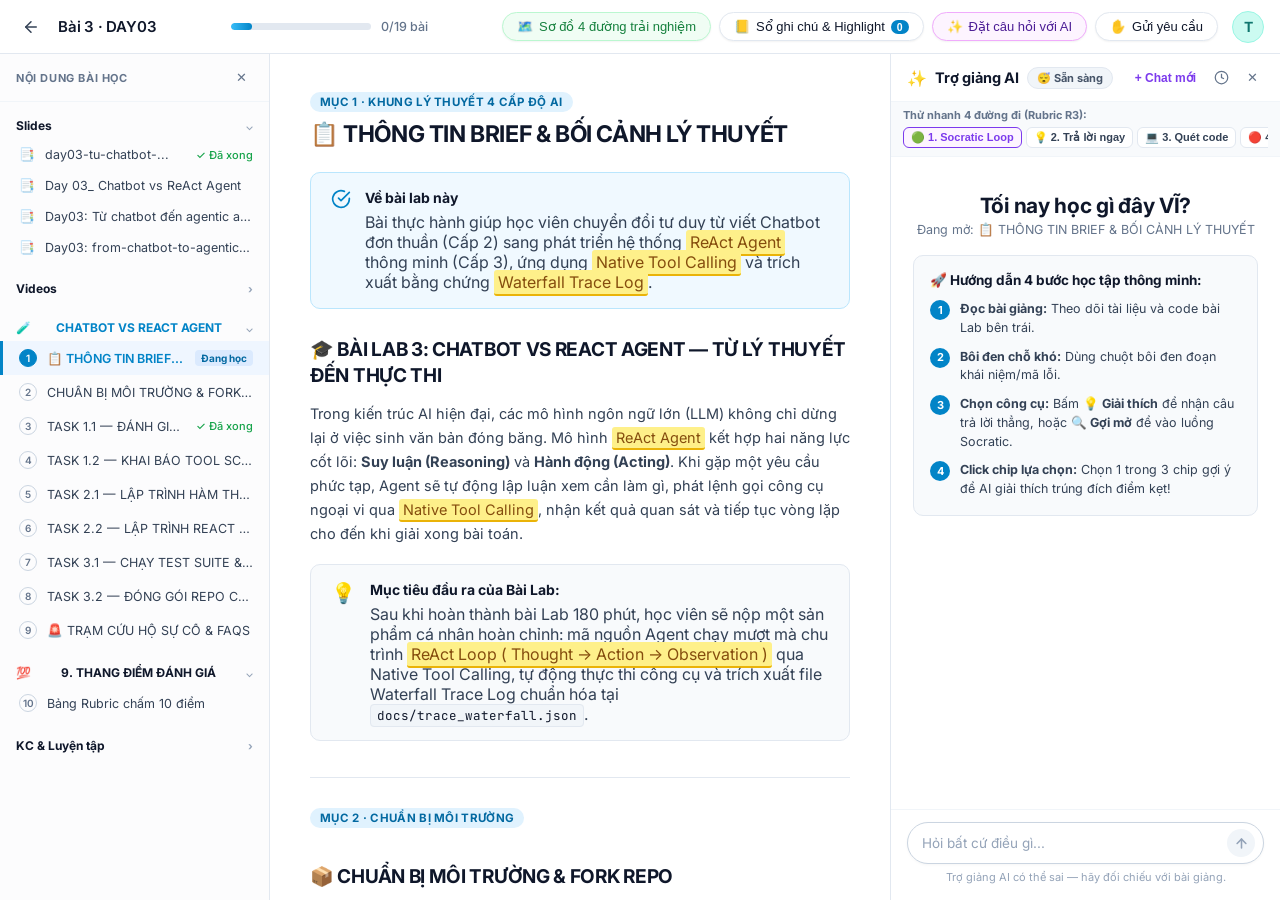
==== codebase/index.html @ a25d08bd "feat(cp2): complete extensive high-fidelity VLearn Socratic Tutor prototype mock" ====
<!DOCTYPE html>
<html lang="vi">
<head>
  <meta charset="UTF-8">
  <meta name="viewport" content="width=device-width, initial-scale=1.0">
  <title>VLearn — Khóa K4 · Bài 3 · DAY03</title>
  <link rel="stylesheet" href="style.css">
  <link rel="preconnect" href="https://fonts.googleapis.com">
  <link rel="preconnect" href="https://fonts.gstatic.com" crossorigin>
  <link href="https://fonts.googleapis.com/css2?family=Inter:wght@400;500;600;700&family=JetBrains+Mono:wght@400;500;600&display=swap" rel="stylesheet">
</head>
<body>
  <!-- TOP NAVBAR (Chuẩn 100% VLearn) -->
  <header class="vlearn-topbar">
    <div class="topbar-left">
      <button class="btn-back" title="Quay lại danh sách bài">
        <svg width="18" height="18" viewBox="0 0 24 24" fill="none" stroke="currentColor" stroke-width="2" stroke-linecap="round" stroke-linejoin="round"><line x1="19" y1="12" x2="5" y2="12"></line><polyline points="12 19 5 12 12 5"></polyline></svg>
      </button>
      <span class="lesson-breadcrumb">Bài 3 · DAY03</span>
    </div>

    <div class="topbar-center">
      <div class="progress-container">
        <div class="progress-bar-track">
          <div class="progress-bar-fill" style="width: 15%;"></div>
        </div>
        <span class="progress-text">0/19 bài</span>
      </div>
    </div>

    <div class="topbar-right">
      <button id="btn-show-flow" class="topbar-btn btn-ai-flow" title="Sơ đồ chấm điểm Hackathon">
        <span class="sparkle-icon">🗺️</span> Sơ đồ 4 đường trải nghiệm
      </button>
      <button id="btn-toggle-notes" class="topbar-btn" title="Mở sổ ghi chú cá nhân">
        <span>📒</span> Sổ ghi chú & Highlight <span id="notes-badge" class="notes-count">0</span>
      </button>
      <button class="topbar-btn btn-ask-ai" id="btn-topbar-ask-ai">
        <span class="sparkle-icon">✨</span> Đặt câu hỏi với AI
      </button>
      <button class="topbar-btn btn-request">
        <span>✋</span> Gửi yêu cầu
      </button>
      <div class="user-avatar" title="Trần Chí Vĩ (2A202602968)">
        <span>T</span>
      </div>
    </div>
  </header>

  <!-- 3-COLUMN MAIN LAYOUT -->
  <div class="vlearn-layout">
    
    <!-- 1. LEFT SIDEBAR: NỘI DUNG BÀI HỌC -->
    <aside class="vlearn-sidebar" id="sidebar-left">
      <div class="sidebar-header">
        <span class="sidebar-title">NỘI DUNG BÀI HỌC</span>
        <button class="btn-collapse" id="btn-toggle-sidebar" title="Thu gọn menu">✕</button>
      </div>

      <div class="sidebar-scroll">
        <!-- Section: Slides -->
        <div class="sidebar-group">
          <div class="group-header">
            <span class="group-title">Slides</span>
            <span class="chevron">⌵</span>
          </div>
          <ul class="lesson-list">
            <li class="lesson-item completed">
              <span class="item-icon">📑</span>
              <span class="item-text" title="day03-tu-chatbot-den-agentic">day03-tu-chatbot-...</span>
              <span class="badge-done">✓ Đã xong</span>
            </li>
            <li class="lesson-item">
              <span class="item-icon">📑</span>
              <span class="item-text" title="Day 03_ Chatbot vs ReAct Agent">Day 03_ Chatbot vs ReAct Agent</span>
            </li>
            <li class="lesson-item">
              <span class="item-icon">📑</span>
              <span class="item-text" title="Day03: Từ chatbot đến agentic age...">Day03: Từ chatbot đến agentic age...</span>
            </li>
            <li class="lesson-item">
              <span class="item-icon">📑</span>
              <span class="item-text" title="Day03: from-chatbot-to-agentic-...">Day03: from-chatbot-to-agentic-...</span>
            </li>
          </ul>
        </div>

        <!-- Section: Videos -->
        <div class="sidebar-group collapsed">
          <div class="group-header">
            <span class="group-title">Videos</span>
            <span class="chevron">›</span>
          </div>
        </div>

        <!-- Section: CHATBOT VS REACT AGENT (ACTIVE LAB) -->
        <div class="sidebar-group">
          <div class="group-header active-group">
            <span class="group-icon">🧪</span>
            <span class="group-title">CHATBOT VS REACT AGENT</span>
            <span class="chevron">⌵</span>
          </div>
          <ul class="lesson-list">
            <li class="lesson-item active-lesson" data-scroll="#sec-brief" style="cursor: pointer;">
              <span class="step-num">1</span>
              <span class="item-text">📋 THÔNG TIN BRIEF &...</span>
              <span class="badge-current">Đang học</span>
            </li>
            <li class="lesson-item" data-scroll="#sec-env" style="cursor: pointer;">
              <span class="step-num">2</span>
              <span class="item-text">CHUẨN BỊ MÔI TRƯỜNG & FORK RE...</span>
            </li>
            <li class="lesson-item completed" data-scroll="#sec-task-1-1" style="cursor: pointer;">
              <span class="step-num">3</span>
              <span class="item-text">TASK 1.1 — ĐÁNH GIÁ...</span>
              <span class="badge-done">✓ Đã xong</span>
            </li>
            <li class="lesson-item" data-scroll="#sec-task-1-2" style="cursor: pointer;">
              <span class="step-num">4</span>
              <span class="item-text">TASK 1.2 — KHAI BÁO TOOL SCHEM...</span>
            </li>
            <li class="lesson-item" data-scroll="#sec-task-2-1" style="cursor: pointer;">
              <span class="step-num">5</span>
              <span class="item-text">TASK 2.1 — LẬP TRÌNH HÀM THỰC T...</span>
            </li>
            <li class="lesson-item" data-scroll="#sec-task-2-2" style="cursor: pointer;">
              <span class="step-num">6</span>
              <span class="item-text">TASK 2.2 — LẬP TRÌNH REACT LOO...</span>
            </li>
            <li class="lesson-item" data-scroll="#sec-task-3-1" style="cursor: pointer;">
              <span class="step-num">7</span>
              <span class="item-text">TASK 3.1 — CHẠY TEST SUITE & TR...</span>
            </li>
            <li class="lesson-item" data-scroll="#sec-task-3-2" style="cursor: pointer;">
              <span class="step-num">8</span>
              <span class="item-text">TASK 3.2 — ĐÓNG GÓI REPO CÁ NH...</span>
            </li>
            <li class="lesson-item" data-scroll="#sec-faqs" style="cursor: pointer;">
              <span class="step-num">9</span>
              <span class="item-text">🚨 TRẠM CỨU HỘ SỰ CỐ & FAQS</span>
            </li>
          </ul>
        </div>

        <!-- Section: Scoring -->
        <div class="sidebar-group">
          <div class="group-header" data-scroll="#sec-scoring" style="cursor: pointer;">
            <span class="group-icon">💯</span>
            <span class="group-title">9. THANG ĐIỂM ĐÁNH GIÁ</span>
            <span class="chevron">⌵</span>
          </div>
          <ul class="lesson-list">
            <li class="lesson-item" data-scroll="#sec-scoring" style="cursor: pointer;">
              <span class="step-num">10</span>
              <span class="item-text">Bảng Rubric chấm 10 điểm</span>
            </li>
          </ul>
        </div>

        <!-- Section: KC -->
        <div class="sidebar-group collapsed">
          <div class="group-header">
            <span class="group-title">KC & Luyện tập</span>
            <span class="chevron">›</span>
          </div>
        </div>
      </div>
    </aside>

    <!-- 2. MIDDLE COLUMN: LECTURE CONTENT & LAB BRIEF -->
    <main class="vlearn-content" id="lecture-pane">
      <div class="content-wrapper" id="lecture-text">
        <!-- 1. BRIEF & THEORY -->
        <section id="sec-brief">
          <div class="task-badge-pill">Mục 1 · Khung lý thuyết 4 cấp độ AI</div>
          <h1 class="main-title">📋 THÔNG TIN BRIEF & BỐI CẢNH LÝ THUYẾT</h1>

          <!-- Callout Box 1: Về bài lab này -->
          <div class="callout-card callout-info">
            <div class="callout-icon">
              <svg width="20" height="20" viewBox="0 0 24 24" fill="none" stroke="#0284c7" stroke-width="2" stroke-linecap="round" stroke-linejoin="round"><path d="M22 11.08V12a10 10 0 1 1-5.93-9.14"></path><polyline points="22 4 12 14.01 9 11.01"></polyline></svg>
            </div>
            <div class="callout-body">
              <div class="callout-title">Về bài lab này</div>
              <p>
                Bài thực hành giúp học viên chuyển đổi tư duy từ viết Chatbot đơn thuần (Cấp 2) sang phát triển hệ thống 
                <mark class="demo-target" data-keyword="react agent">ReAct Agent</mark> thông minh (Cấp 3), ứng dụng 
                <mark class="demo-target" data-keyword="native tool calling">Native Tool Calling</mark> và trích xuất bằng chứng 
                <mark class="demo-target" data-keyword="waterfall trace log">Waterfall Trace Log</mark>.
              </p>
            </div>
          </div>

          <!-- Heading 2: BÀI LAB 3 -->
          <h2 class="section-title">🎓 BÀI LAB 3: CHATBOT VS REACT AGENT — TỪ LÝ THUYẾT ĐẾN THỰC THI</h2>
          <p class="content-paragraph">
            Trong kiến trúc AI hiện đại, các mô hình ngôn ngữ lớn (LLM) không chỉ dừng lại ở việc sinh văn bản đóng băng. Mô hình <mark class="demo-target" data-keyword="react agent">ReAct Agent</mark> kết hợp hai năng lực cốt lõi: <strong>Suy luận (Reasoning)</strong> và <strong>Hành động (Acting)</strong>. Khi gặp một yêu cầu phức tạp, Agent sẽ tự động lập luận xem cần làm gì, phát lệnh gọi công cụ ngoại vi qua <mark class="demo-target" data-keyword="native tool calling">Native Tool Calling</mark>, nhận kết quả quan sát và tiếp tục vòng lặp cho đến khi giải xong bài toán.
          </p>

          <!-- Callout Box 2: Mục tiêu đầu ra -->
          <div class="callout-card callout-target">
            <div class="callout-icon">💡</div>
            <div class="callout-body">
              <div class="callout-title">Mục tiêu đầu ra của Bài Lab:</div>
              <p>
                Sau khi hoàn thành bài Lab 180 phút, học viên sẽ nộp một sản phẩm cá nhân hoàn chỉnh: mã nguồn Agent chạy mượt mà chu trình 
                <mark class="demo-target" data-keyword="thought action observation">ReAct Loop ( Thought -&gt; Action -&gt; Observation )</mark> qua Native Tool Calling, tự động thực thi công cụ và trích xuất file Waterfall Trace Log chuẩn hóa tại 
                <code>docs/trace_waterfall.json</code>.
              </p>
            </div>
          </div>
        </section>

        <hr class="task-divider">

        <!-- 2. ENVIRONMENT & STARTER REPOS -->
        <section id="sec-env">
          <div class="task-badge-pill">Mục 2 · Chuẩn bị môi trường</div>
          <h2 class="section-title">📦 CHUẨN BỊ MÔI TRƯỜNG & FORK REPO</h2>
          <p class="content-paragraph">
            Trước khi bắt đầu code, học viên phải Fork repository chính thức của lớp học về tài khoản GitHub cá nhân để lưu vết lịch sử làm bài và phục vụ chấm điểm tự động.
          </p>

          <ul class="styled-list">
            <li><strong>☀️ Lớp Sáng (K4A):</strong> <code>VinUni-AI20k/K4A-Day03-Lab-Chatbot-vs-ReAct-Agent</code></li>
            <li><strong>🌙 Lớp Chiều (K4B):</strong> <code>VinUni-AI20k/K4B-Day03-Lab-Chatbot-vs-ReAct-Agent</code></li>
            <li><strong>Link nguồn Starter Repos:</strong>
              <div class="sub-links">
                <div>Lớp Sáng (K4A): <mark class="demo-target" data-keyword="https">https</mark>://github.com/VinUni-AI20k/K4A-Day03-Lab-Chatbot-vs-ReAct-Agent</div>
                <div>Lớp Chiều (K4B): https://github.com/VinUni-AI20k/K4B-Day03-Lab-Chatbot-vs-ReAct-Agent</div>
              </div>
            </li>
            <li><strong>Hình thức:</strong> Cá nhân làm bài 100% ( <code>workMode: "individual"</code> ).</li>
          </ul>

          <div class="callout-card callout-warning">
            <div class="callout-icon">🔒</div>
            <div class="callout-body">
              <div class="callout-title">Quy tắc bảo mật API Key (HAX G2)</div>
              <p>
                Tuyệt đối không commit trực tiếp <mark class="demo-target" data-keyword="anthropic_api_key">ANTHROPIC_API_KEY</mark> lên GitHub! Hãy lưu key vào Colab Secrets hoặc file <code>.env</code> (đã được cấu hình trong <code>.gitignore</code>). Nếu vi phạm lộ key, bài Lab sẽ bị trừ 50% số điểm theo quy chế an toàn thông tin.
              </p>
            </div>
          </div>
        </section>

        <hr class="task-divider">

        <!-- 3. TASK 1.1 -->
        <section id="sec-task-1-1">
          <div class="task-badge-pill">Mục 3 · Task 1.1 (20 phút)</div>
          <h2 class="section-title">🧪 TASK 1.1 — ĐÁNH GIÁ CHATBOT THÔNG THƯỜNG (CẤP 2)</h2>
          <p class="content-paragraph">
            Trong bài tập này, bạn sẽ chạy thử nghiệm một Chatbot tiêu chuẩn và quan sát các hạn chế cố hữu: hiện tượng ảo giác (Hallucination), tri thức đóng băng tại thời điểm huấn luyện (Knowledge Cutoff), và sự bất lực khi cần tính toán số học chính xác hay tra cứu dữ liệu thời gian thực.
          </p>

          <div class="code-block-wrapper">
            <div class="code-block-header">
              <span>src/chatbot_vanilla.py</span>
              <span class="code-tag">Task 1.1 Baseline (Chatlog T10503)</span>
            </div>
            <pre class="code-snippet"><code><mark class="demo-target" data-keyword="call_anthropic">def call_anthropic(prompt: str, model: str = ANTHROPIC_MODEL, temperature: float = 0.7):
    # Cấu hình gọi API sinh văn bản cho Chatbot thông thường
    response = client.messages.create(
        model=model,
        temperature=temperature,
        messages=[{"role": "user", "content": prompt}]
    )
    return response.content[0].text</mark></code></pre>
          </div>

          <p class="content-paragraph">
            Khi bạn đặt câu hỏi: <em>"Giá cổ phiếu VinFast (VFS) hôm nay là bao nhiêu và tính chỉ số P/E?"</em>, Chatbot Cấp 2 chỉ có thể trả lời chung chung dựa trên dữ liệu cũ hoặc từ chối vì không có kết nối internet. Đây chính là lý do chúng ta cần nâng cấp lên ReAct Agent.
          </p>
        </section>

        <hr class="task-divider">

        <!-- 4. TASK 1.2 -->
        <section id="sec-task-1-2">
          <div class="task-badge-pill">Mục 4 · Task 1.2 (30 phút)</div>
          <h2 class="section-title">🛠️ TASK 1.2 — KHAI BÁO TOOL SCHEMA (JSON SCHEMA)</h2>
          <p class="content-paragraph">
            Để LLM hiểu được các công cụ nó có quyền sử dụng, ta phải khai báo danh sách <mark class="demo-target" data-keyword="tool schema">Tool Schema</mark> tuân thủ định dạng <strong>JSON Schema</strong> chuẩn. Mỗi công cụ cần có: <code>name</code>, <code>description</code> rõ ràng mục đích, và <code>input_schema</code> quy định kiểu dữ liệu các tham số.
          </p>

          <div class="code-block-wrapper">
            <div class="code-block-header">
              <span>src/tools_schema.py</span>
              <span class="code-tag">JSON Schema Declaration</span>
            </div>
            <pre class="code-snippet"><code>TOOLS = [
    {
        "name": "calculator",
        "description": "Thực thi biểu thức toán học chính xác bằng Python. Dùng khi cần cộng trừ nhân chia số phức tạp.",
        "input_schema": {
            "type": "object",
            "properties": {
                "expression": {"type": "string", "description": "Biểu thức toán học, ví dụ: (150 * 3.14) / 2"}
            },
            "required": ["expression"]
        }
    },
    {
        "name": "query_database",
        "description": "Truy vấn dữ liệu học viên và điểm lab từ cơ sở dữ liệu nội bộ khóa K4.",
        "input_schema": {
            "type": "object",
            "properties": {
                "student_id": {"type": "string", "description": "Mã học viên dạng 2A2026xxxx"}
            },
            "required": ["student_id"]
        }
    }
]</code></pre>
          </div>
        </section>

        <hr class="task-divider">

        <!-- 5. TASK 2.1 -->
        <section id="sec-task-2-1">
          <div class="task-badge-pill">Mục 5 · Task 2.1 (40 phút)</div>
          <h2 class="section-title">🐍 TASK 2.1 — LẬP TRÌNH HÀM THỰC THI TOOL (PYTHON)</h2>
          <p class="content-paragraph">
            Khi model phát lệnh gọi tool, ứng dụng Python cần ánh xạ từ tên hàm (<code>tool_name</code>) sang hàm thực tế trong hệ điều hành, đồng thời bọc trong khối <code>try...except</code> để áp dụng cơ chế <mark class="demo-target" data-keyword="self-healing">Self-healing loop</mark> nếu có lỗi xảy ra.
          </p>

          <div class="code-block-wrapper">
            <div class="code-block-header">
              <span>src/tool_executor.py</span>
              <span class="code-tag">Dispatcher & Error Handling</span>
            </div>
            <pre class="code-snippet"><code>def execute_tool(tool_name: str, tool_args: dict) -> str:
    """Hàm thực thi công cụ và bắt lỗi an toàn (Self-healing)"""
    try:
        if tool_name == "calculator":
            return str(eval(tool_args["expression"], {"__builtins__": None}, {}))
        elif tool_name == "query_database":
            return query_db_mock(tool_args["student_id"])
        else:
            return f"Lỗi: Không tìm thấy công cụ '{tool_name}'"
    except Exception as e:
        # Chuyển lỗi thành Observation text để LLM tự sửa sai
        return f"Lỗi thực thi công cụ: {str(e)}"</code></pre>
          </div>
        </section>

        <hr class="task-divider">

        <!-- 6. TASK 2.2 -->
        <section id="sec-task-2-2">
          <div class="task-badge-pill">Mục 6 · Task 2.2 (50 phút)</div>
          <h2 class="section-title">🔄 TASK 2.2 — LẬP TRÌNH REACT LOOP VÀ ĐIỀU KIỆN DỪNG</h2>
          <p class="content-paragraph">
            Đây là linh hồn của toàn bộ bài Lab 3. Vòng lặp <mark class="demo-target" data-keyword="thought action observation">ReAct Loop</mark> chạy tuần tự qua 3 trạng thái:
          </p>
          <ul class="styled-list">
            <li><strong>1. Thought:</strong> LLM suy luận bước giải quyết và quyết định xem có cần gọi Tool hay không.</li>
            <li><strong>2. Action:</strong> Nếu LLM trả về <code>stop_reason: tool_use</code>, lấy arguments và chạy hàm <code>execute_tool()</code>.</li>
            <li><strong>3. Observation:</strong> Đóng gói kết quả thành message và gửi lại cho LLM.</li>
          </ul>

          <div class="callout-card callout-target">
            <div class="callout-icon">🛑</div>
            <div class="callout-body">
              <div class="callout-title">Thiết lập điều kiện dừng (Stop Condition)</div>
              <p>
                Để phòng tránh việc Agent rơi vào vòng lặp vô tận tốn credit API, bạn bắt buộc phải cấu hình biến trần 
                <mark class="demo-target" data-keyword="max_iterations">max_iterations = 5</mark>. Vòng lặp sẽ dừng ngay khi model trả về văn bản thông thường (không còn lệnh gọi tool) hoặc khi chạm ngưỡng 5 lượt.
              </p>
            </div>
          </div>

          <div class="code-block-wrapper">
            <div class="code-block-header">
              <span>src/react_agent.py</span>
              <span class="code-tag">Core ReAct Loop Implementation</span>
            </div>
            <pre class="code-snippet"><code>def run_react_agent(user_query: str, max_iterations: int = 5):
    messages = [{"role": "user", "content": user_query}]
    iteration = 0

    while iteration < max_iterations:
        iteration += 1
        response = client.messages.create(
            model=ANTHROPIC_MODEL,
            max_tokens=1024,
            temperature=0.0, # Nhiệt độ 0.0 để output tất định
            tools=TOOLS,
            messages=messages
        )

        if response.stop_reason == "end_turn":
            # Model đã suy luận xong và trả lời người dùng
            return response.content[0].text

        if response.stop_reason == "tool_use":
            # Model yêu cầu gọi tool: Trích xuất tên tool và tham số
            tool_call = [b for b in response.content if b.type == "tool_use"][0]
            obs = execute_tool(tool_call.name, tool_call.input)
            
            # Gửi tiếp Observation vào chuỗi hội thoại
            messages.append({"role": "assistant", "content": response.content})
            messages.append({
                "role": "user",
                "content": [{
                    "type": "tool_result",
                    "tool_use_id": tool_call.id,
                    "content": str(obs)
                }]
            })

    return "Đã đạt ngưỡng 5 bước suy luận tối đa mà chưa hoàn tất."</code></pre>
          </div>
        </section>

        <hr class="task-divider">

        <!-- 7. TASK 3.1 -->
        <section id="sec-task-3-1">
          <div class="task-badge-pill">Mục 7 · Task 3.1 (30 phút)</div>
          <h2 class="section-title">📊 TASK 3.1 — CHẠY TEST SUITE & XUẤT WATERFALL TRACE LOG</h2>
          <p class="content-paragraph">
            Bài nộp của bạn sẽ được chấm điểm dựa trên file bằng chứng vết thực thi <mark class="demo-target" data-keyword="waterfall trace log">Waterfall Trace Log</mark>. Script tự động sẽ chạy 10 câu hỏi test suite và ghi lại từng mili-giây độ trễ của mô hình vào file <mark class="demo-target" data-keyword="trace_waterfall.json">docs/trace_waterfall.json</mark>.
          </p>

          <div class="code-block-wrapper">
            <div class="code-block-header">
              <span>docs/trace_waterfall.json</span>
              <span class="code-tag">Trace Output Deliverable</span>
            </div>
            <pre class="code-snippet"><code>[
  {
    "turn_id": 1,
    "user_query": "Tính diện tích hình thang có đáy lớn 15, đáy nhỏ 9 và chiều cao 6",
    "timeline": [
      {"phase": "Thought", "latency_ms": 340, "action": "Xác định công thức: ((a+b)*h)/2"},
      {"phase": "Action", "latency_ms": 12, "tool": "calculator", "args": {"expr": "((15+9)*6)/2"}},
      {"phase": "Observation", "latency_ms": 2, "result": "72.0"},
      {"phase": "Final_Answer", "latency_ms": 280, "tokens": 48}
    ],
    "total_latency_ms": 634,
    "status": "PASS"
  }
]</code></pre>
          </div>
        </section>

        <hr class="task-divider">

        <!-- 8. TASK 3.2 -->
        <section id="sec-task-3-2">
          <div class="task-badge-pill">Mục 8 · Task 3.2 (10 phút)</div>
          <h2 class="section-title">📦 TASK 3.2 — ĐÓNG GÓI REPO CÁ NHÂN VÀ NỘP BÀI</h2>
          <p class="content-paragraph">
            Trước khi ấn nút nộp bài trên VLearn, học viên cần kiểm tra kỹ:
          </p>
          <ul class="styled-list">
            <li>Mã nguồn trong thư mục <code>src/</code> chạy không lỗi syntax.</li>
            <li>File <code>docs/trace_waterfall.json</code> đã ghi nhận đầy đủ các lượt test thực tế.</li>
            <li>Báo cáo <code>docs/trace_eval.md</code> phân tích ưu nhược điểm giữa Chatbot vs ReAct Agent.</li>
            <li>Kiểm tra lệnh <code>git status</code> đảm bảo không sót file nào và đã push lên nhánh <code>main</code> trên GitHub cá nhân.</li>
          </ul>
        </section>

        <hr class="task-divider">

        <!-- 9. FAQS & TROUBLESHOOTING -->
        <section id="sec-faqs">
          <div class="task-badge-pill">Mục 9 · Trạm cứu hộ sự cố</div>
          <h2 class="section-title">🚨 TRẠM CỨU HỘ SỰ CỐ & FAQS (4 LỚP CHỖ KHÓ THỰC TẾ)</h2>
          <p class="content-paragraph">
            Trong quá trình thực hành, học viên thường gặp các sự cố runtime hoặc nhầm lẫn giữa phạm vi học thuật và vận hành:
          </p>

          <h3 class="subsection-title">⚠️ Sự cố 1: Tràn bộ nhớ GPU khi load model cục bộ</h3>
          <div class="error-block-wrapper">
            <div class="error-block-header">RuntimeError: GPU OutOfMemory</div>
            <pre class="error-snippet"><code><mark class="demo-target" data-keyword="cuda out of memory">torch.cuda.OutOfMemoryError: CUDA out of memory. Tried to allocate 2.40 GiB (GPU 0; 14.75 GiB total capacity)</mark></code></pre>
          </div>

          <h3 class="subsection-title">⚠️ Sự cố 2: Vượt hạn ngạch gọi API Anthropic (Rate Limit)</h3>
          <div class="error-block-wrapper">
            <div class="error-block-header">anthropic.RateLimitError: 429 Too Many Requests</div>
            <pre class="error-snippet"><code><mark class="demo-target" data-keyword="ratelimit">anthropic.RateLimitError: Error code: 429 - {'type': 'error', 'error': {'type': 'rate_limit_error', 'message': 'Number of request tokens has exceeded your per-minute rate limit.'}}</mark></code></pre>
          </div>

          <div class="external-box">
            <span class="badge-out">Lớp chỗ khó ③: Ngoài phạm vi học thuật (Logistics)</span>
            <p>
              <mark class="demo-target out-target" data-keyword="quét mã điểm danh">"Em quét mã QR điểm danh nhưng app MyVinUni không hiện lịch sử thì làm sao?"</mark> <em>(Trích tin nhắn thật Discord M37211 — Test khả năng từ chối đúng mực của AI Tutor).</em>
            </p>
          </div>

          <div class="external-box">
            <span class="badge-out">Kiến thức ngoài bài</span>
            <p>
              <mark class="demo-target out-target" data-keyword="quantum">Quantum Computing Qubit Entanglement</mark> <em>(Đoạn text kiến thức ngoài bài để test Đường 4: Failure/Từ chối).</em>
            </p>
          </div>
        </section>

        <hr class="task-divider">

        <!-- 10. SCORING RUBRIC -->
        <section id="sec-scoring">
          <div class="task-badge-pill">Mục 10 · Thang điểm chấm</div>
          <h2 class="section-title">💯 9. THANG ĐIỂM ĐÁNH GIÁ (RUBRIC 10 ĐIỂM)</h2>
          <p class="content-paragraph">
            Bài Lab 3 được chấm điểm tự động kết hợp phúc tra của Giảng viên / Lab Coach theo thang điểm 10 như sau:
          </p>

          <table class="rubric-table">
            <thead>
              <tr>
                <th>Tiêu chí đánh giá</th>
                <th>Trọng số</th>
                <th>Yêu cầu chi tiết</th>
              </tr>
            </thead>
            <tbody>
              <tr>
                <td><strong>1. Khai báo Tool Schema</strong></td>
                <td><span class="badge-pts">2.0 điểm</span></td>
                <td>Khai báo tối thiểu 2 tools chuẩn JSON Schema, đầy đủ <code>name</code>, <code>description</code> rõ ràng, <code>input_schema</code> chuẩn xác.</td>
              </tr>
              <tr>
                <td><strong>2. Hoàn thiện ReAct Loop</strong></td>
                <td><span class="badge-pts">3.0 điểm</span></td>
                <td>Cơ chế Thought -&gt; Action -&gt; Observation hoạt động trơn tru; bọc bắt lỗi ngoại lệ; có điều kiện dừng an toàn <code>max_iterations = 5</code>.</td>
              </tr>
              <tr>
                <td><strong>3. Vết Waterfall Trace Log</strong></td>
                <td><span class="badge-pts">3.0 điểm</span></td>
                <td>File <code>docs/trace_waterfall.json</code> ghi nhận đầy đủ độ trễ từng bước (ms), timestamp khớp lịch sử test và không bịa log.</td>
              </tr>
              <tr>
                <td><strong>4. Báo cáo đánh giá Lab</strong></td>
                <td><span class="badge-pts">2.0 điểm</span></td>
                <td>File <code>docs/trace_eval.md</code> phân tích rõ ràng sự khác biệt giữa Chatbot và ReAct Agent kèm minh chứng thực tế.</td>
              </tr>
            </tbody>
          </table>
        </section>
      </div>

      <!-- FLOATING ACTION TOOLTIP (Chuẩn Prototype v2: Caret chỉ đúng chỗ, 3 action buttons) -->
      <div id="selection-tooltip" class="selection-floating-bar" style="display: none;">
        <div class="floating-caret" id="floating-caret"></div>
        <div class="tooltip-actions">
          <button id="btn-action-explain" class="btn-tool-v2 btn-explain" data-action="explain" title="Trả lời thẳng khái niệm này">
            <span class="btn-icon">💡</span>
            <span class="btn-label">Giải thích</span>
            <span class="action-tag tag-direct">trả lời ngay</span>
          </button>
          <button id="btn-action-socratic" class="btn-tool-v2 btn-socratic" data-action="socratic" title="Kích hoạt luồng gợi mở tư duy Socratic">
            <span class="btn-icon">🔍</span>
            <span class="btn-label">Gợi mở</span>
            <span class="action-tag tag-socratic">Socratic</span>
          </button>
          <button id="btn-action-example" class="btn-tool-v2 btn-example" data-action="example" title="Xem ngay ví dụ minh họa">
            <span class="btn-icon">📌</span>
            <span class="btn-label">Ví dụ</span>
            <span class="action-tag tag-direct">trả lời ngay</span>
          </button>
        </div>
      </div>
    </main>

    <!-- 3. RIGHT SIDEBAR: TRỢ GIẢNG AI (Chuẩn VLearn Prototype v2) -->
    <aside class="vlearn-ai-sidebar" id="sidebar-right">
      <!-- Header Trợ giảng AI với State Badge (😴 Sẵn sàng / ⚙️ Đang phân tích / 🔍 Socratic / ✅ Đã trả lời) -->
      <div class="ai-header">
        <div class="ai-header-left">
          <span class="ai-sparkle">✨</span>
          <span class="ai-title">Trợ giảng AI</span>
          <span id="state-badge" class="state-pill state-ready">😴 Sẵn sàng</span>
        </div>
        <div class="ai-header-right">
          <button id="btn-new-chat" class="ai-icon-btn btn-new-chat-text" title="Bắt đầu hội thoại mới">+ Chat mới</button>
          <button class="ai-icon-btn" title="Lịch sử chat">
            <svg width="15" height="15" viewBox="0 0 24 24" fill="none" stroke="currentColor" stroke-width="2"><circle cx="12" cy="12" r="10"></circle><polyline points="12 6 12 12 16 14"></polyline></svg>
          </button>
          <button class="ai-icon-btn" id="btn-close-ai" title="Thu gọn AI">✕</button>
        </div>
      </div>

      <!-- Context Bar (Xuất hiện phía trên chat khi bôi đen theo spec v2) -->
      <div id="context-bar" class="context-bar" style="display: none;">
        <span class="context-pin">📌</span>
        <span class="context-label">Đang chọn:</span>
        <span id="context-text" class="context-text">“...”</span>
        <button id="btn-clear-context" class="btn-clear-ctx" title="Hủy ngữ cảnh này">✕</button>
      </div>

      <!-- Quick Test Bar for Hackathon Evaluation -->
      <div class="quick-demo-bar">
        <span class="quick-title">Thử nhanh 4 đường đi (Rubric R3):</span>
        <div class="quick-tabs">
          <button class="q-tab active" data-flow="happy" title="BƯỚC 3B: Bôi đen ReAct Agent -> Socratic Card 3 chips">🟢 1. Socratic Loop</button>
          <button class="q-tab" data-flow="direct" title="BƯỚC 3A: Bôi đen -> Trả lời trực tiếp">💡 2. Trả lời ngay</button>
          <button class="q-tab" data-flow="code" title="Quét mã code T10503">💻 3. Quét code</button>
          <button class="q-tab" data-flow="failure" title="Điểm danh / Ngoài thẩm quyền">🔴 4. Ngoài bài</button>
          <button class="q-tab" data-flow="bypass" title="Bypass HAX G8">⚡ 5. Bypass</button>
        </div>
      </div>

      <!-- AI Chat Body Container -->
      <div class="ai-chat-body" id="chat-messages">
        <!-- Initial Empty State (Chuẩn Spec v2: Hướng dẫn 4 bước sử dụng) -->
        <div class="ai-empty-state" id="ai-empty-state">
          <h2 class="empty-greeting">Tối nay học gì đây VĨ?</h2>
          <p class="empty-sub">Đang mở: 📋 THÔNG TIN BRIEF & BỐI CẢNH LÝ THUYẾT</p>
          
          <div class="guide-steps-card">
            <div class="guide-title">🚀 Hướng dẫn 4 bước học tập thông minh:</div>
            <div class="step-item">
              <span class="step-badge">1</span>
              <div><strong>Đọc bài giảng:</strong> Theo dõi tài liệu và code bài Lab bên trái.</div>
            </div>
            <div class="step-item">
              <span class="step-badge">2</span>
              <div><strong>Bôi đen chỗ khó:</strong> Dùng chuột bôi đen đoạn khái niệm/mã lỗi.</div>
            </div>
            <div class="step-item">
              <span class="step-badge">3</span>
              <div><strong>Chọn công cụ:</strong> Bấm <strong>💡 Giải thích</strong> để nhận câu trả lời thẳng, hoặc <strong>🔍 Gợi mở</strong> để vào luồng Socratic.</div>
            </div>
            <div class="step-item">
              <span class="step-badge">4</span>
              <div><strong>Click chip lựa chọn:</strong> Chọn 1 trong 3 chip gợi ý để AI giải thích trúng đích điểm kẹt!</div>
            </div>
          </div>
        </div>
      </div>

      <!-- AI Chat Footer Input (Chuẩn VLearn) -->
      <div class="ai-chat-footer">
        <div class="chat-input-pill">
          <input type="text" id="manual-chat-input" class="vlearn-input" placeholder="Hỏi bất cứ điều gì..." />
          <button id="btn-send-manual" class="btn-send-circle" title="Gửi câu hỏi">
            <svg width="15" height="15" viewBox="0 0 24 24" fill="none" stroke="currentColor" stroke-width="2.5" stroke-linecap="round" stroke-linejoin="round"><line x1="12" y1="19" x2="12" y2="5"></line><polyline points="5 12 12 5 19 12"></polyline></svg>
          </button>
        </div>
        <div class="ai-disclaimer">
          Trợ giảng AI có thể sai — hãy đối chiếu với bài giảng.
        </div>
      </div>
    </aside>
  </div>

  <!-- NOTE MODAL DIALOG (Thêm Ghi Chú Cá Nhân) -->
  <div id="note-modal" class="modal-overlay" style="display: none;">
    <div class="modal-card modal-note-card">
      <div class="modal-header">
        <h3>📝 Thêm Ghi Chú Cá Nhân</h3>
        <button id="btn-close-note-modal" class="btn-close">&times;</button>
      </div>
      <div class="modal-body">
        <div class="note-quote-box" id="note-quote-preview">“...”</div>
        <label class="input-label" for="note-text-input">Nội dung ghi chú của bạn:</label>
        <textarea id="note-text-input" class="note-textarea" rows="4" placeholder="Nhập ghi chú cá nhân của bạn cho đoạn văn bản này..."></textarea>
      </div>
      <div class="modal-footer">
        <button id="btn-cancel-note" class="btn-secondary">Hủy</button>
        <button id="btn-save-note" class="btn-primary">💾 Lưu vào Sổ Ghi Chú</button>
      </div>
    </div>
  </div>

  <!-- NOTES DRAWER (Sổ Ghi Chú & Highlight) -->
  <div id="notes-drawer" class="notes-drawer" style="display: none;">
    <div class="drawer-header">
      <div class="drawer-title">📒 Sổ Ghi Chú & Đoạn Đã Highlight (<span id="drawer-notes-count">0</span>)</div>
      <button id="btn-close-drawer" class="btn-close">&times;</button>
    </div>
    <div class="drawer-body" id="notes-list-container">
      <div class="empty-notes-hint">Chưa có ghi chú nào. Hãy bôi đen bài giảng để tô màu hoặc ghi chú nhé!</div>
    </div>
  </div>

  <!-- FLOW MODAL (Chấm điểm Rubric R3) -->
  <div id="flow-modal" class="modal-overlay" style="display: none;">
    <div class="modal-card">
      <div class="modal-header">
        <h3>🗺️ Sơ đồ 4 đường đi trải nghiệm (Chuẩn Rubric R3 & CP2)</h3>
        <button id="btn-close-modal" class="btn-close">&times;</button>
      </div>
      <div class="modal-body">
        <div class="flow-steps-grid">
          <div class="flow-card flow-happy">
            <div class="flow-badge">🟢 Đường 1: Happy Path</div>
            <h4>Bôi đen khái niệm chuẩn</h4>
            <p>Học viên bôi đen <code>ReAct Agent</code> → Bấm hỏi AI → AI nhận diện câu mẫu → Đưa ra câu hỏi gợi mở + 2 lựa chọn A/B → Trả lời đúng chỗ kẹt + trích dẫn <code>[Trang 14]</code> + Cho phép lưu ngay vào Note cá nhân.</p>
          </div>
          <div class="flow-card flow-lowconf">
            <div class="flow-badge">🟡 Đường 2: Low-confidence (HAX G10)</div>
            <h4>Bôi thiếu / Mơ hồ</h4>
            <p>Học viên bôi nhầm link <code>https</code> hoặc từ tắt → AI không xả lý thuyết dài mà hỏi thu hẹp phạm vi để xác nhận ngữ cảnh.</p>
          </div>
          <div class="flow-card flow-code">
            <div class="flow-badge">💻 Đường 3: Quét mã code (T10503)</div>
            <h4>Bôi đen đoạn mã API</h4>
            <p>Bôi đen <code>call_anthropic</code> → AI gợi mở tham số <code>temperature</code> vs bảo mật API Key trong Colab thay vì xả 1.065 ký tự lý thuyết Python.</p>
          </div>
          <div class="flow-card flow-failure">
            <div class="flow-badge">🔴 Đường 4: Từ chối / Ngoài thẩm quyền</div>
            <h4>Điểm danh / Ngoài bài</h4>
            <p>Hỏi về quét mã QR điểm danh → AI từ chối đúng mực, giải thích Form độc lập với MyVinUni, hướng dẫn báo Lab Coach phòng E403.</p>
          </div>
        </div>
      </div>
    </div>
  </div>

  <script src="app.js"></script>
</body>
</html>
---- codebase/style.css ----
/* =========================================================
   VLearn Styling — 100% Pixel-Perfect Re-creation
   ========================================================= */

:root {
  --primary-blue: #0284c7;
  --primary-blue-hover: #0369a1;
  --primary-purple: #7c3aed;
  --primary-purple-hover: #6d28d9;
  
  --bg-main: #ffffff;
  --bg-sidebar: #fcfcfd;
  --bg-muted: #f8fafc;
  --bg-hover: #f1f5f9;
  
  --border-light: #f1f5f9;
  --border-subtle: #e2e8f0;
  --border-blue: #bae6fd;
  
  --text-title: #0f172a;
  --text-body: #334155;
  --text-muted: #64748b;
  --text-subtle: #94a3b8;

  --font-sans: 'Inter', -apple-system, BlinkMacSystemFont, 'Segoe UI', Roboto, sans-serif;
  --font-mono: 'JetBrains Mono', 'SFMono-Regular', Consolas, monospace;

  --radius-sm: 6px;
  --radius-md: 10px;
  --radius-pill: 9999px;
  
  --shadow-sm: 0 1px 2px 0 rgba(0, 0, 0, 0.05);
  --shadow-md: 0 4px 6px -1px rgba(0, 0, 0, 0.1), 0 2px 4px -2px rgba(0, 0, 0, 0.1);
  --shadow-float: 0 10px 25px -5px rgba(0, 0, 0, 0.12), 0 8px 10px -6px rgba(0, 0, 0, 0.08);
}

* {
  box-sizing: border-box;
  margin: 0;
  padding: 0;
}

body {
  font-family: var(--font-sans);
  background-color: var(--bg-main);
  color: var(--text-body);
  height: 100vh;
  display: flex;
  flex-direction: column;
  overflow: hidden;
  -webkit-font-smoothing: antialiased;
}

/* =========================================================
   1. TOP NAVBAR (Chuẩn VLearn)
   ========================================================= */
.vlearn-topbar {
  height: 54px;
  background-color: #ffffff;
  border-bottom: 1px solid var(--border-subtle);
  display: flex;
  align-items: center;
  justify-content: space-between;
  padding: 0 16px;
  z-index: 50;
  flex-shrink: 0;
}

.topbar-left {
  display: flex;
  align-items: center;
  gap: 12px;
}

.btn-back {
  background: transparent;
  border: none;
  cursor: pointer;
  color: var(--text-body);
  display: flex;
  align-items: center;
  justify-content: center;
  padding: 6px;
  border-radius: var(--radius-sm);
  transition: background-color 0.15s;
}

.btn-back:hover {
  background-color: var(--bg-hover);
}

.lesson-breadcrumb {
  font-size: 15px;
  font-weight: 600;
  color: var(--text-title);
  letter-spacing: -0.2px;
}

/* Center Progress Bar */
.topbar-center {
  display: flex;
  align-items: center;
}

.progress-container {
  display: flex;
  align-items: center;
  gap: 10px;
}

.progress-bar-track {
  width: 140px;
  height: 7px;
  background-color: #e2e8f0;
  border-radius: var(--radius-pill);
  overflow: hidden;
}

.progress-bar-fill {
  height: 100%;
  background: linear-gradient(90deg, #38bdf8, #0284c7);
  border-radius: var(--radius-pill);
}

.progress-text {
  font-size: 12.5px;
  font-weight: 500;
  color: var(--text-muted);
}

/* Right Actions */
.topbar-right {
  display: flex;
  align-items: center;
  gap: 8px;
}

.topbar-btn {
  background-color: #ffffff;
  border: 1px solid var(--border-subtle);
  border-radius: var(--radius-pill);
  padding: 6px 14px;
  font-size: 13px;
  font-weight: 500;
  color: var(--text-title);
  cursor: pointer;
  display: flex;
  align-items: center;
  gap: 6px;
  transition: all 0.15s ease;
  box-shadow: var(--shadow-sm);
}

.topbar-btn:hover {
  background-color: var(--bg-hover);
  border-color: #cbd5e1;
}

.btn-ask-ai {
  color: #4c1d95;
  background: #fdf4ff;
  border-color: #f0abfc;
}

.btn-ask-ai:hover {
  background: #fae8ff;
}

.btn-ai-flow {
  background: #f0fdf4;
  color: #15803d;
  border-color: #bbf7d0;
}

.notes-count {
  background-color: #0284c7;
  color: white;
  font-size: 10.5px;
  font-weight: 700;
  padding: 1px 6px;
  border-radius: 10px;
}

.user-avatar {
  width: 32px;
  height: 32px;
  border-radius: 50%;
  background-color: #ccfbf1;
  color: #0f766e;
  font-weight: 700;
  font-size: 14px;
  display: flex;
  align-items: center;
  justify-content: center;
  margin-left: 6px;
  cursor: pointer;
  border: 1px solid #99f6e4;
}

/* =========================================================
   2. THREE-COLUMN LAYOUT
   ========================================================= */
.vlearn-layout {
  display: grid;
  grid-template-columns: 270px 1fr 390px;
  height: calc(100vh - 54px);
  overflow: hidden;
  background-color: #ffffff;
}

/* =========================================================
   3. LEFT SIDEBAR: NỘI DUNG BÀI HỌC
   ========================================================= */
.vlearn-sidebar {
  background-color: var(--bg-sidebar);
  border-right: 1px solid var(--border-subtle);
  display: flex;
  flex-direction: column;
  overflow: hidden;
}

.sidebar-header {
  padding: 14px 16px;
  display: flex;
  align-items: center;
  justify-content: space-between;
  border-bottom: 1px solid var(--border-light);
}

.sidebar-title {
  font-size: 11px;
  font-weight: 700;
  text-transform: uppercase;
  letter-spacing: 0.6px;
  color: var(--text-muted);
}

.btn-collapse {
  background: transparent;
  border: none;
  cursor: pointer;
  color: var(--text-muted);
  font-size: 13px;
  padding: 2px 6px;
  border-radius: 4px;
}

.btn-collapse:hover {
  background-color: var(--bg-hover);
}

.sidebar-scroll {
  flex: 1;
  overflow-y: auto;
  padding: 10px 0;
}

.sidebar-group {
  margin-bottom: 12px;
}

.group-header {
  padding: 6px 16px;
  display: flex;
  align-items: center;
  justify-content: space-between;
  font-size: 12px;
  font-weight: 700;
  color: var(--text-title);
  cursor: pointer;
}

.group-header .chevron {
  font-size: 11px;
  color: var(--text-subtle);
}

.active-group {
  color: var(--primary-blue);
}

.lesson-list {
  list-style: none;
}

.lesson-item {
  padding: 8px 16px;
  display: flex;
  align-items: center;
  gap: 10px;
  font-size: 12.5px;
  color: var(--text-body);
  cursor: pointer;
  transition: background-color 0.12s;
  border-left: 3px solid transparent;
}

.lesson-item:hover {
  background-color: var(--bg-hover);
}

.lesson-item.active-lesson {
  background-color: #eff6ff;
  color: var(--primary-blue);
  font-weight: 600;
  border-left-color: var(--primary-blue);
}

.step-num {
  width: 18px;
  height: 18px;
  border-radius: 50%;
  border: 1px solid #cbd5e1;
  display: flex;
  align-items: center;
  justify-content: center;
  font-size: 10px;
  font-weight: 600;
  color: var(--text-muted);
  flex-shrink: 0;
}

.active-lesson .step-num {
  background-color: var(--primary-blue);
  color: white;
  border-color: var(--primary-blue);
}

.item-text {
  flex: 1;
  white-space: nowrap;
  overflow: hidden;
  text-overflow: ellipsis;
}

.badge-done {
  font-size: 11px;
  color: #16a34a;
  font-weight: 500;
  flex-shrink: 0;
}

.badge-current {
  font-size: 10px;
  font-weight: 700;
  background-color: #dbeafe;
  color: #0369a1;
  padding: 2px 6px;
  border-radius: 4px;
  flex-shrink: 0;
}

/* =========================================================
   4. MIDDLE COLUMN: LECTURE CONTENT & LAB BRIEF
   ========================================================= */
.vlearn-content {
  overflow-y: auto;
  position: relative;
  background-color: #ffffff;
  scroll-behavior: smooth;
}

.content-wrapper {
  max-width: 860px;
  margin: 0 auto;
  padding: 36px 40px 120px;
}

.main-title {
  font-size: 23px;
  font-weight: 700;
  color: var(--text-title);
  letter-spacing: -0.4px;
  margin-bottom: 22px;
  line-height: 1.3;
}

.section-title {
  font-size: 19px;
  font-weight: 700;
  color: var(--text-title);
  letter-spacing: -0.3px;
  margin: 28px 0 14px;
  line-height: 1.35;
}

.subsection-title {
  font-size: 15px;
  font-weight: 700;
  color: var(--text-title);
  margin: 22px 0 10px;
}

.content-paragraph {
  font-size: 14.5px;
  line-height: 1.65;
  color: var(--text-body);
  margin-bottom: 16px;
}

/* Callout Cards (Chuẩn VLearn) */
.callout-card {
  border-radius: var(--radius-md);
  padding: 16px 20px;
  display: flex;
  gap: 14px;
  margin: 18px 0;
}

.callout-info {
  background-color: #f0f9ff;
  border: 1px solid var(--border-blue);
}

.callout-target {
  background-color: #f8fafc;
  border: 1px solid var(--border-subtle);
}

.callout-icon {
  font-size: 20px;
  flex-shrink: 0;
}

.callout-title {
  font-size: 14px;
  font-weight: 700;
  color: var(--text-title);
  margin-bottom: 6px;
}

.callout-warning {
  background-color: #fffbeb;
  border: 1px solid #fef08a;
}

.callout-success {
  background-color: #f0fdf4;
  border: 1px solid #bbf7d0;
}

.task-divider {
  border: 0;
  height: 1px;
  background: #e2e8f0;
  margin: 36px 0 28px;
}

.task-badge-pill {
  display: inline-flex;
  align-items: center;
  gap: 6px;
  background: #e0f2fe;
  color: #0369a1;
  font-size: 11.5px;
  font-weight: 700;
  padding: 3px 10px;
  border-radius: var(--radius-pill);
  margin-bottom: 8px;
  text-transform: uppercase;
  letter-spacing: 0.3px;
}

/* Rubric Table */
.rubric-table {
  width: 100%;
  border-collapse: collapse;
  margin: 18px 0 26px;
  font-size: 13.5px;
  border: 1px solid var(--border-subtle);
  border-radius: 8px;
  overflow: hidden;
}

.rubric-table th {
  background-color: #f8fafc;
  color: var(--text-title);
  font-weight: 700;
  text-align: left;
  padding: 10px 14px;
  border-bottom: 1px solid var(--border-subtle);
}

.rubric-table td {
  padding: 11px 14px;
  border-bottom: 1px solid #f1f5f9;
  vertical-align: top;
  line-height: 1.55;
  color: var(--text-body);
}

.rubric-table tr:last-child td {
  border-bottom: none;
}

.rubric-table tr:hover td {
  background-color: #fafafa;
}

.badge-pts {
  display: inline-block;
  background-color: #f3e8ff;
  color: #7e22ce;
  font-weight: 700;
  font-size: 11.5px;
  padding: 2px 7px;
  border-radius: 4px;
  white-space: nowrap;
}

/* Bullet List */
.styled-list {
  padding-left: 20px;
  margin-bottom: 18px;
}

.styled-list li {
  font-size: 14px;
  line-height: 1.7;
  color: var(--text-body);
  margin-bottom: 8px;
}

.badge-tag {
  background-color: #f1f5f9;
  border: 1px solid #e2e8f0;
  padding: 2px 6px;
  border-radius: 4px;
  font-size: 12px;
  font-family: var(--font-mono);
}

.sub-links {
  margin-top: 4px;
  font-family: var(--font-mono);
  font-size: 13px;
  color: #0284c7;
}

code {
  font-family: var(--font-mono);
  background-color: #f1f5f9;
  border: 1px solid #e2e8f0;
  padding: 2px 6px;
  border-radius: 4px;
  font-size: 12.5px;
  color: #0f172a;
}

/* Code Block & Error Block */
.code-block-wrapper, .error-block-wrapper {
  background-color: #0f172a;
  border-radius: var(--radius-sm);
  margin: 14px 0 20px;
  overflow: hidden;
  box-shadow: var(--shadow-sm);
}

.code-block-header, .error-block-header {
  background-color: #1e293b;
  padding: 7px 14px;
  font-size: 11.5px;
  font-family: var(--font-mono);
  color: #94a3b8;
  display: flex;
  justify-content: space-between;
  align-items: center;
}

.error-block-header {
  background-color: #7f1d1d;
  color: #fca5a5;
  font-weight: 700;
}

.code-tag {
  color: #38bdf8;
  font-size: 11px;
}

.code-snippet, .error-snippet {
  padding: 14px 18px;
  font-family: var(--font-mono);
  font-size: 13px;
  line-height: 1.6;
  color: #e2e8f0;
  overflow-x: auto;
}

.error-snippet {
  background-color: #450a0a;
  color: #fecaca;
}

/* External Out-of-scope boxes */
.external-box {
  background-color: #fef2f2;
  border: 1px dashed #f87171;
  border-radius: var(--radius-sm);
  padding: 12px 16px;
  margin: 14px 0;
}

.badge-out {
  display: inline-block;
  font-size: 10px;
  font-weight: 700;
  background-color: #ef4444;
  color: white;
  padding: 2px 6px;
  border-radius: 4px;
  text-transform: uppercase;
  margin-bottom: 6px;
}

/* Interactive Demo Targets */
mark.demo-target {
  background-color: #fef08a;
  color: #854d0e;
  padding: 2px 4px;
  border-radius: 3px;
  cursor: pointer;
  border-bottom: 2px solid #eab308;
  transition: all 0.15s ease;
}

mark.demo-target:hover {
  background-color: #fde047;
  box-shadow: 0 0 6px rgba(234, 179, 8, 0.4);
}

mark.out-target {
  background-color: #fee2e2;
  color: #991b1b;
  border-bottom-color: #ef4444;
}

/* User Highlights */
.user-highlight {
  padding: 2px 4px;
  border-radius: 3px;
}
.highlight-yellow { background-color: #fef08a; }
.highlight-green { background-color: #bbf7d0; }
.highlight-orange { background-color: #fed7aa; }

/* =========================================================
   5. FLOATING ACTION TOOLTIP (Chuẩn Prototype v2: Caret chỉ đúng chỗ, 3 action buttons)
   ========================================================= */
.selection-floating-bar {
  position: absolute;
  z-index: 1000;
  transform: translate(-50%, -100%);
  margin-top: -12px;
  background-color: #ffffff;
  border: 1px solid var(--border-subtle);
  border-radius: 10px;
  box-shadow: 0 10px 30px rgba(0, 0, 0, 0.15), 0 4px 6px rgba(0, 0, 0, 0.05);
  padding: 5px 8px;
  pointer-events: auto;
  animation: popIn 0.15s cubic-bezier(0.16, 1, 0.3, 1);
}

.floating-caret {
  position: absolute;
  bottom: -6px;
  left: 50%;
  transform: translateX(-50%) rotate(45deg);
  width: 12px;
  height: 12px;
  background-color: #ffffff;
  border-right: 1px solid var(--border-subtle);
  border-bottom: 1px solid var(--border-subtle);
}

@keyframes popIn {
  0% { opacity: 0; transform: translate(-50%, -90%) scale(0.95); }
  100% { opacity: 1; transform: translate(-50%, -100%) scale(1); }
}

.tooltip-actions {
  display: flex;
  align-items: center;
  gap: 6px;
}

.btn-tool-v2 {
  background: transparent;
  border: 1px solid transparent;
  font-family: var(--font-sans);
  padding: 6px 12px;
  border-radius: 8px;
  cursor: pointer;
  display: inline-flex;
  align-items: center;
  gap: 6px;
  transition: all 0.15s ease;
}

.btn-tool-v2:hover {
  background-color: var(--bg-hover);
  border-color: #e2e8f0;
}

.btn-tool-v2.btn-socratic {
  background: #fdf4ff;
  border-color: #f0abfc;
}

.btn-tool-v2.btn-socratic:hover {
  background: #fae8ff;
  border-color: #e879f9;
}

.btn-label {
  font-size: 13px;
  font-weight: 600;
  color: var(--text-title);
}

.action-tag {
  font-size: 10px;
  font-weight: 700;
  padding: 2px 6px;
  border-radius: 4px;
  text-transform: uppercase;
  letter-spacing: 0.3px;
}

.tag-direct {
  background-color: #f1f5f9;
  color: #475569;
}

.tag-socratic {
  background-color: #f3e8ff;
  color: #7e22ce;
}

/* =========================================================
   6. RIGHT SIDEBAR: TRỢ GIẢNG AI (Chuẩn VLearn)
   ========================================================= */
.vlearn-ai-sidebar {
  background-color: #ffffff;
  border-left: 1px solid var(--border-subtle);
  display: flex;
  flex-direction: column;
  overflow: hidden;
  height: 100%;
}

.ai-header {
  padding: 12px 16px;
  border-bottom: 1px solid var(--border-light);
  display: flex;
  align-items: center;
  justify-content: space-between;
  background-color: #ffffff;
}

.ai-header-left {
  display: flex;
  align-items: center;
  gap: 8px;
}

.ai-sparkle {
  color: var(--primary-purple);
  font-size: 16px;
}

.ai-title {
  font-size: 14.5px;
  font-weight: 700;
  color: var(--text-title);
}

.state-pill {
  font-size: 11px;
  font-weight: 700;
  padding: 3px 9px;
  border-radius: var(--radius-pill);
  border: 1px solid transparent;
  display: inline-flex;
  align-items: center;
  gap: 4px;
  transition: all 0.2s ease;
}

.state-ready {
  background-color: #f1f5f9;
  color: #475569;
  border-color: #e2e8f0;
}

.state-analyzing {
  background-color: #fef9c3;
  color: #854d0e;
  border-color: #fde047;
  animation: pulseState 1.5s infinite;
}

.state-socratic {
  background-color: #f3e8ff;
  color: #7e22ce;
  border-color: #d8b4fe;
}

.state-answered {
  background-color: #dcfce7;
  color: #15803d;
  border-color: #86efac;
}

@keyframes pulseState {
  0%, 100% { opacity: 1; }
  50% { opacity: 0.6; }
}

.ai-header-right {
  display: flex;
  align-items: center;
  gap: 6px;
}

.ai-icon-btn {
  background: transparent;
  border: none;
  cursor: pointer;
  color: var(--text-muted);
  padding: 4px 6px;
  border-radius: 4px;
  display: flex;
  align-items: center;
  justify-content: center;
  font-size: 13px;
  transition: all 0.12s;
}

.ai-icon-btn:hover {
  background-color: var(--bg-hover);
  color: var(--text-title);
}

.btn-new-chat-text {
  font-size: 12px;
  font-weight: 600;
  color: var(--primary-purple);
}

/* Context Bar (Prototype v2) */
.context-bar {
  background-color: #eff6ff;
  border-bottom: 1px solid #bfdbfe;
  padding: 7px 14px;
  display: flex;
  align-items: center;
  gap: 8px;
  font-size: 12px;
  color: #1e3a8a;
  animation: slideDown 0.18s ease;
}

@keyframes slideDown {
  0% { transform: translateY(-8px); opacity: 0; }
  100% { transform: translateY(0); opacity: 1; }
}

.context-pin {
  font-size: 13px;
}

.context-label {
  font-weight: 700;
  color: #1d4ed8;
}

.context-text {
  flex: 1;
  white-space: nowrap;
  overflow: hidden;
  text-overflow: ellipsis;
  font-style: italic;
  color: #1e40af;
}

.btn-clear-ctx {
  background: transparent;
  border: none;
  color: #60a5fa;
  font-size: 13px;
  cursor: pointer;
  padding: 2px 6px;
  border-radius: 4px;
}

.btn-clear-ctx:hover {
  background-color: #dbeafe;
  color: #1e40af;
}

/* Quick Demo Tabs */
.quick-demo-bar {
  padding: 6px 12px;
  background-color: #f8fafc;
  border-bottom: 1px solid var(--border-light);
  display: flex;
  flex-direction: column;
  gap: 5px;
}

.quick-title {
  font-size: 11px;
  font-weight: 700;
  color: var(--text-muted);
}

.quick-tabs {
  display: flex;
  gap: 4px;
  overflow-x: auto;
  padding-bottom: 2px;
}

.q-tab {
  background: #ffffff;
  border: 1px solid var(--border-subtle);
  border-radius: var(--radius-sm);
  padding: 3px 7px;
  font-size: 11px;
  font-weight: 600;
  white-space: nowrap;
  cursor: pointer;
  color: var(--text-body);
}

.q-tab:hover {
  background-color: #f1f5f9;
}

.q-tab.active {
  border-color: var(--primary-purple);
  color: var(--primary-purple);
  background-color: #fdf4ff;
}

/* Chat Body */
.ai-chat-body {
  flex: 1;
  overflow-y: auto;
  padding: 16px;
  display: flex;
  flex-direction: column;
  gap: 16px;
}

/* Empty State (Chuẩn Spec v2) */
.ai-empty-state {
  margin-top: 20px;
  text-align: center;
  padding: 0 6px;
}

.empty-greeting {
  font-size: 21px;
  font-weight: 700;
  color: var(--text-title);
  letter-spacing: -0.3px;
  margin-bottom: 4px;
}

.empty-sub {
  font-size: 12.5px;
  color: var(--text-muted);
  margin-bottom: 18px;
}

.guide-steps-card {
  background-color: #f8fafc;
  border: 1px solid var(--border-subtle);
  border-radius: var(--radius-md);
  padding: 16px;
  text-align: left;
}

.guide-title {
  font-size: 13.5px;
  font-weight: 700;
  color: var(--text-title);
  margin-bottom: 12px;
}

.step-item {
  display: flex;
  align-items: flex-start;
  gap: 10px;
  font-size: 12.5px;
  color: #334155;
  margin-bottom: 10px;
  line-height: 1.5;
}

.step-item:last-child {
  margin-bottom: 0;
}

.step-badge {
  width: 20px;
  height: 20px;
  border-radius: 50%;
  background-color: #0284c7;
  color: white;
  font-weight: 700;
  font-size: 11px;
  display: flex;
  align-items: center;
  justify-content: center;
  flex-shrink: 0;
}

/* Chat Messages */
.msg-row {
  display: flex;
  gap: 10px;
  max-width: 100%;
}

.user-row {
  flex-direction: row-reverse;
}

.msg-avatar {
  width: 28px;
  height: 28px;
  border-radius: 50%;
  display: flex;
  align-items: center;
  justify-content: center;
  font-size: 14px;
  flex-shrink: 0;
  background-color: #f3e8ff;
  border: 1px solid #e9d5ff;
}

.user-avatar-msg {
  background-color: #ccfbf1;
  color: #0f766e;
  font-weight: 700;
  font-size: 12px;
}

.msg-bubble {
  max-width: 88%;
  padding: 10px 14px;
  border-radius: 12px;
  font-size: 13.5px;
  line-height: 1.55;
}

.user-bubble {
  background-color: #f1f5f9;
  color: var(--text-title);
  border-bottom-right-radius: 2px;
}

.user-context-pill {
  display: inline-flex;
  align-items: center;
  gap: 4px;
  font-size: 11.5px;
  font-weight: 600;
  color: #1e40af;
  background-color: #dbeafe;
  padding: 2px 8px;
  border-radius: 12px;
  margin-bottom: 6px;
}

.user-intent-tag {
  display: inline-flex;
  align-items: center;
  font-size: 10.5px;
  font-weight: 700;
  padding: 2px 6px;
  border-radius: 4px;
  margin-left: 4px;
  text-transform: uppercase;
}
.intent-direct { background-color: #e0f2fe; color: #0369a1; }
.intent-socratic { background-color: #f3e8ff; color: #7e22ce; }

.bot-bubble {
  background-color: #ffffff;
  border: 1px solid var(--border-subtle);
  color: var(--text-title);
  border-bottom-left-radius: 2px;
  box-shadow: var(--shadow-sm);
  width: 100%;
}

/* Direct Card (BƯỚC 3A) */
.direct-card {
  border-left: 3px solid #0284c7;
  padding-left: 6px;
}

.direct-header {
  font-size: 11.5px;
  font-weight: 700;
  color: #0284c7;
  margin-bottom: 6px;
  text-transform: uppercase;
  letter-spacing: 0.3px;
}

.direct-content {
  font-size: 13px;
  line-height: 1.6;
  color: var(--text-title);
  margin-bottom: 10px;
}

.direct-actions {
  display: flex;
  gap: 8px;
  margin-top: 10px;
  padding-top: 8px;
  border-top: 1px solid #f1f5f9;
}

.btn-direct-check {
  background-color: #f0fdf4;
  border: 1px solid #86efac;
  color: #15803d;
  font-size: 12px;
  font-weight: 600;
  padding: 5px 12px;
  border-radius: var(--radius-sm);
  cursor: pointer;
  transition: all 0.15s;
}

.btn-direct-check.checked {
  background-color: #15803d;
  color: white;
  border-color: #15803d;
}

.btn-direct-example {
  background-color: #f8fafc;
  border: 1px solid #cbd5e1;
  color: #334155;
  font-size: 12px;
  font-weight: 600;
  padding: 5px 12px;
  border-radius: var(--radius-sm);
  cursor: pointer;
}

.btn-direct-example:hover {
  background-color: #f1f5f9;
}

/* Socratic Card v2 (BƯỚC 3B) */
.socratic-card-v2 {
  border-left: 3px solid var(--primary-purple);
  padding-left: 6px;
}

.socratic-v2-header {
  font-size: 11.5px;
  font-weight: 700;
  color: var(--primary-purple);
  margin-bottom: 6px;
  text-transform: uppercase;
  letter-spacing: 0.3px;
}

.socratic-v2-question {
  font-size: 13.5px;
  font-weight: 600;
  color: #6b21a8;
  margin-bottom: 12px;
  line-height: 1.5;
  display: flex;
  align-items: flex-start;
  gap: 6px;
}

.chips-container {
  display: flex;
  flex-direction: column;
  gap: 8px;
  margin-top: 10px;
}

.chip-btn {
  background-color: #f8fafc;
  border: 1px solid #cbd5e1;
  border-radius: 8px;
  padding: 8px 12px;
  font-size: 12.5px;
  font-weight: 500;
  text-align: left;
  cursor: pointer;
  color: var(--text-title);
  display: flex;
  align-items: center;
  gap: 8px;
  transition: all 0.15s ease;
}

.chip-btn:hover {
  background-color: #f3e8ff;
  border-color: #d8b4fe;
  color: #581c87;
  transform: translateX(2px);
}

.chip-btn.active-chip {
  background-color: #7c3aed !important;
  color: white !important;
  border-color: #7c3aed !important;
  box-shadow: 0 2px 6px rgba(124, 58, 237, 0.3);
}

.chip-btn.disabled-chip {
  opacity: 0.35;
  pointer-events: none;
  cursor: default;
}

.chip-num {
  width: 18px;
  height: 18px;
  border-radius: 50%;
  background-color: #e2e8f0;
  font-size: 10.5px;
  font-weight: 700;
  display: flex;
  align-items: center;
  justify-content: center;
  flex-shrink: 0;
}

.chip-btn.active-chip .chip-num {
  background-color: white;
  color: #7c3aed;
}

/* Resolve Card v2 (BƯỚC 4) */
.resolve-card-v2 {
  border-left: 3px solid #16a34a;
  padding-left: 6px;
}

.resolve-header {
  font-size: 11.5px;
  font-weight: 700;
  color: #16a34a;
  margin-bottom: 6px;
  text-transform: uppercase;
  letter-spacing: 0.3px;
}

.resolve-content {
  font-size: 13px;
  line-height: 1.6;
  color: var(--text-title);
  margin-bottom: 10px;
}

.resolve-example-box {
  background-color: #f0fdf4;
  border: 1px solid #bbf7d0;
  border-radius: 6px;
  padding: 10px 12px;
  font-size: 12.5px;
  line-height: 1.55;
  color: #166534;
  margin: 10px 0;
}

.btn-resolve-done {
  background-color: #16a34a;
  color: white;
  border: none;
  padding: 7px 16px;
  border-radius: var(--radius-sm);
  font-size: 12px;
  font-weight: 600;
  cursor: pointer;
  margin-top: 6px;
  transition: background-color 0.15s;
}

.btn-resolve-done:hover {
  background-color: #15803d;
}

.analyzing-container {
  display: flex;
  align-items: center;
  gap: 8px;
  font-size: 12.5px;
  color: var(--text-muted);
  font-style: italic;
}

.typing-dots {
  display: inline-flex;
  gap: 3px;
  margin-left: 2px;
  vertical-align: middle;
}

.typing-dot {
  width: 4px;
  height: 4px;
  background-color: #7c3aed;
  border-radius: 50%;
  animation: blinkDot 1.4s infinite both;
}

.typing-dot:nth-child(1) { animation-delay: 0s; }
.typing-dot:nth-child(2) { animation-delay: 0.2s; }
.typing-dot:nth-child(3) { animation-delay: 0.4s; }

@keyframes blinkDot {
  0%, 80%, 100% { opacity: 0.2; transform: scale(0.8); }
  40% { opacity: 1; transform: scale(1.2); }
}

.guidance-card {
  border-left: 3px solid #f59e0b;
  background-color: #fffbeb;
  border-radius: 8px;
  padding: 12px 14px;
}

.guidance-header {
  font-size: 11.5px;
  font-weight: 700;
  color: #b45309;
  text-transform: uppercase;
  margin-bottom: 6px;
  letter-spacing: 0.3px;
}

.guidance-content {
  font-size: 13px;
  color: #78350f;
  line-height: 1.55;
}

.btn-suggest-socratic {
  margin-top: 10px;
  background: #7c3aed;
  color: white;
  border: none;
  padding: 6px 12px;
  border-radius: 6px;
  font-size: 12px;
  font-weight: 600;
  cursor: pointer;
  display: inline-flex;
  align-items: center;
  gap: 6px;
  transition: background 0.15s;
}

.btn-suggest-socratic:hover {
  background: #6d28d9;
}

.btn-save-to-note {
  background: #f0fdf4;
  border: 1px solid #86efac;
  color: #15803d;
  font-size: 11.5px;
  font-weight: 600;
  padding: 4px 8px;
  border-radius: var(--radius-sm);
  cursor: pointer;
}

.btn-save-to-note:hover {
  background: #dcfce7;
}

/* Chat Footer Input */
.ai-chat-footer {
  padding: 12px 16px 16px;
  border-top: 1px solid var(--border-light);
  background-color: #ffffff;
}

.chat-input-pill {
  display: flex;
  align-items: center;
  background-color: #ffffff;
  border: 1px solid #cbd5e1;
  border-radius: 24px;
  padding: 6px 8px 6px 14px;
  box-shadow: 0 1px 3px rgba(0, 0, 0, 0.04);
}

.chat-input-pill:focus-within {
  border-color: var(--primary-purple);
  box-shadow: 0 0 0 2px rgba(124, 58, 237, 0.15);
}

.vlearn-input {
  flex: 1;
  border: none;
  outline: none;
  font-size: 13.5px;
  font-family: var(--font-sans);
  color: var(--text-title);
  background: transparent;
}

.vlearn-input::placeholder {
  color: #94a3b8;
}

.btn-send-circle {
  width: 28px;
  height: 28px;
  border-radius: 50%;
  background-color: #f1f5f9;
  color: #94a3b8;
  border: none;
  cursor: pointer;
  display: flex;
  align-items: center;
  justify-content: center;
  transition: all 0.15s;
}

.chat-input-pill:focus-within .btn-send-circle {
  background-color: var(--primary-purple);
  color: white;
}

.ai-disclaimer {
  font-size: 11px;
  color: var(--text-subtle);
  text-align: center;
  margin-top: 6px;
}

/* =========================================================
   7. MODALS & DRAWERS (Ghi Chú & Flow)
   ========================================================= */
.modal-overlay {
  position: fixed;
  inset: 0;
  background-color: rgba(15, 23, 42, 0.45);
  backdrop-filter: blur(3px);
  z-index: 2000;
  display: flex;
  align-items: center;
  justify-content: center;
  padding: 20px;
}

.modal-card {
  background: white;
  border-radius: 12px;
  width: 100%;
  max-width: 680px;
  box-shadow: var(--shadow-float);
  overflow: hidden;
  animation: modalPop 0.15s ease-out;
}

.modal-note-card {
  max-width: 500px;
}

@keyframes modalPop {
  0% { opacity: 0; transform: scale(0.96); }
  100% { opacity: 1; transform: scale(1); }
}

.modal-header {
  padding: 14px 18px;
  border-bottom: 1px solid var(--border-light);
  display: flex;
  align-items: center;
  justify-content: space-between;
}

.modal-header h3 {
  font-size: 15px;
  font-weight: 700;
  color: var(--text-title);
}

.btn-close {
  background: transparent;
  border: none;
  font-size: 18px;
  cursor: pointer;
  color: var(--text-muted);
}

.modal-body {
  padding: 18px;
}

.note-quote-box {
  background: #f8fafc;
  border-left: 3px solid #0284c7;
  padding: 10px 14px;
  font-size: 13px;
  color: var(--text-body);
  font-style: italic;
  margin-bottom: 14px;
  border-radius: 0 var(--radius-sm) var(--radius-sm) 0;
}

.input-label {
  display: block;
  font-size: 12px;
  font-weight: 600;
  color: var(--text-title);
  margin-bottom: 6px;
}

.note-textarea {
  width: 100%;
  border: 1px solid var(--border-subtle);
  border-radius: var(--radius-sm);
  padding: 10px;
  font-family: var(--font-sans);
  font-size: 13px;
  resize: vertical;
  outline: none;
}

.note-textarea:focus {
  border-color: var(--primary-blue);
}

.modal-footer {
  padding: 12px 18px;
  background-color: #f8fafc;
  border-top: 1px solid var(--border-light);
  display: flex;
  justify-content: flex-end;
  gap: 8px;
}

.btn-secondary {
  background: white;
  border: 1px solid var(--border-subtle);
  padding: 6px 14px;
  border-radius: var(--radius-sm);
  font-size: 13px;
  cursor: pointer;
}

.btn-primary {
  background: var(--primary-blue);
  color: white;
  border: none;
  padding: 6px 16px;
  border-radius: var(--radius-sm);
  font-size: 13px;
  font-weight: 600;
  cursor: pointer;
}

/* Sổ Ghi Chú Drawer */
.notes-drawer {
  position: fixed;
  top: 54px;
  right: 0;
  width: 360px;
  height: calc(100vh - 54px);
  background: white;
  border-left: 1px solid var(--border-subtle);
  box-shadow: var(--shadow-float);
  z-index: 1500;
  display: flex;
  flex-direction: column;
}

.drawer-header {
  padding: 14px 16px;
  border-bottom: 1px solid var(--border-light);
  display: flex;
  align-items: center;
  justify-content: space-between;
}

.drawer-title {
  font-size: 14px;
  font-weight: 700;
  color: var(--text-title);
}

.drawer-body {
  flex: 1;
  overflow-y: auto;
  padding: 14px;
  display: flex;
  flex-direction: column;
  gap: 12px;
}

.note-card-item {
  background: #f8fafc;
  border: 1px solid var(--border-subtle);
  border-radius: var(--radius-sm);
  padding: 12px;
}

.note-card-header {
  display: flex;
  justify-content: space-between;
  font-size: 11px;
  color: var(--text-muted);
  margin-bottom: 6px;
}

.note-card-text {
  font-size: 13px;
  font-weight: 600;
  color: var(--text-title);
  margin-bottom: 6px;
}

.note-card-quote {
  font-size: 12px;
  color: var(--text-muted);
  border-left: 2px solid #cbd5e1;
  padding-left: 6px;
  font-style: italic;
}

.empty-notes-hint {
  font-size: 13px;
  color: var(--text-muted);
  text-align: center;
  margin-top: 40px;
}

/* Rubric Flow Grid */
.flow-steps-grid {
  display: grid;
  grid-template-columns: repeat(2, 1fr);
  gap: 12px;
}

.flow-card {
  border-radius: var(--radius-sm);
  padding: 14px;
  border: 1px solid var(--border-subtle);
}

.flow-card h4 {
  font-size: 13px;
  font-weight: 700;
  margin: 6px 0 4px;
}

.flow-card p {
  font-size: 12px;
  line-height: 1.5;
  color: var(--text-body);
}

.flow-happy { background-color: #f0fdf4; border-color: #bbf7d0; }
.flow-lowconf { background-color: #fefce8; border-color: #fef08a; }
.flow-code { background-color: #eff6ff; border-color: #bfdbfe; }
.flow-failure { background-color: #fef2f2; border-color: #fecaca; }

.flow-badge {
  font-size: 10px;
  font-weight: 700;
  text-transform: uppercase;
}
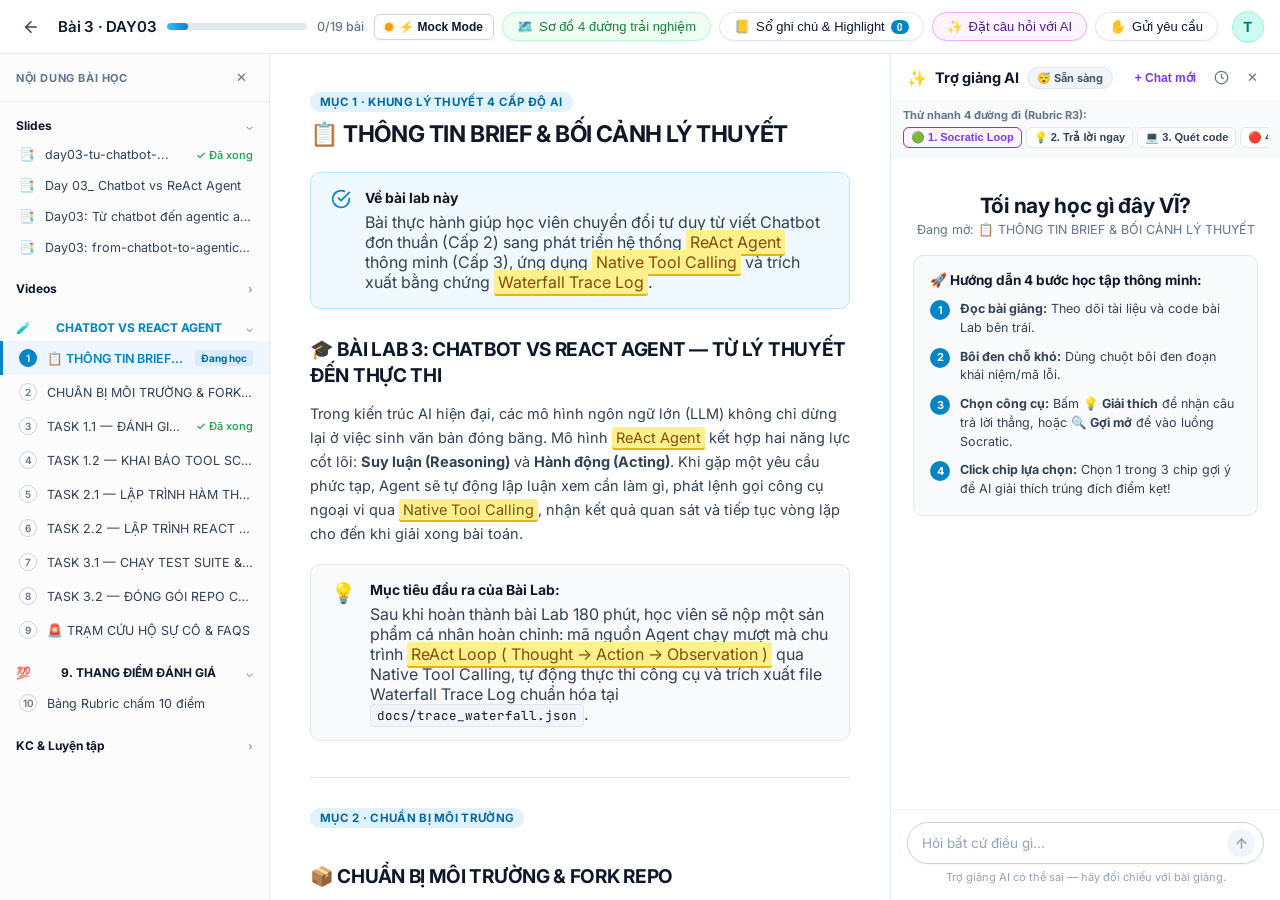
==== commit 292b1355: "CP4 FINAL: Fullstack backend, URL guardrail, chip truncation, spec/canvas sync - Add codebase/server" ====
--- a/codebase/index.html
+++ b/codebase/index.html
@@ -29,6 +29,10 @@
     </div>
 
     <div class="topbar-right">
+      <button id="btn-toggle-ai-engine" class="topbar-btn btn-ai-engine" title="Cấu hình AI Engine (Live Gemini vs Mock)">
+        <span class="ai-status-dot mock" id="ai-engine-dot"></span>
+        <span id="ai-engine-label">⚡ Mock Mode</span>
+      </button>
       <button id="btn-show-flow" class="topbar-btn btn-ai-flow" title="Sơ đồ chấm điểm Hackathon">
         <span class="sparkle-icon">🗺️</span> Sơ đồ 4 đường trải nghiệm
       </button>
@@ -712,6 +716,66 @@
         </div>
       </div>
     </div>
+  <!-- AI SETTINGS & TRACE LOG MODAL (CP3 & Rubric R5) -->
+  <div id="ai-engine-modal" class="modal-overlay" style="display: none;">
+    <div class="modal-card ai-settings-card">
+      <div class="modal-header">
+        <h3>⚙️ Cấu hình AI Socratic Engine (Live vs Mock)</h3>
+        <button id="btn-close-ai-modal" class="btn-close">&times;</button>
+      </div>
+      <div class="modal-body">
+        <div class="ai-config-group">
+          <label class="config-title">Chế độ vận hành:</label>
+          <div class="mode-options-grid">
+            <label class="mode-card" id="card-mode-mock">
+              <input type="radio" name="ai_mode_choice" value="mock" checked id="radio-mode-mock">
+              <div class="mode-card-content">
+                <div class="mode-card-header">
+                  <span class="mode-icon">⚡</span>
+                  <strong>Offline Mock (Dự phòng Pitching)</strong>
+                </div>
+                <p class="mode-desc">Phản hồi 0ms từ bộ tri thức Day 03 chuẩn bị sẵn. Cực kỳ an toàn khi mạng yếu.</p>
+              </div>
+            </label>
+
+            <label class="mode-card" id="card-mode-gemini">
+              <input type="radio" name="ai_mode_choice" value="gemini" id="radio-mode-gemini">
+              <div class="mode-card-content">
+                <div class="mode-card-header">
+                  <span class="mode-icon">🤖</span>
+                  <strong>Live Gemini AI (Gọi API thật - CP3)</strong>
+                </div>
+                <p class="mode-desc">Gọi Google Gemini 1.5 Flash sinh động câu hỏi Socratic và 3 chip theo đúng bối cảnh đoạn bôi đen.</p>
+              </div>
+            </label>
+          </div>
+        </div>
+
+        <div class="ai-config-group" id="api-key-group">
+          <label class="config-title" for="input-gemini-key">Google Gemini API Key (Bảo mật Client-side):</label>
+          <div class="key-input-row">
+            <input type="password" id="input-gemini-key" class="key-input" placeholder="Dán Gemini API Key (AIzaSy...)" autocomplete="off">
+            <button id="btn-toggle-key-view" class="btn-key-action" title="Hiện/ẩn key">👁️</button>
+            <button id="btn-test-key" class="btn-key-action btn-test-conn">Kiểm tra kết nối</button>
+          </div>
+          <div id="key-test-status" class="key-status-msg"></div>
+          <p class="config-note">🔒 <em>Key chỉ lưu an toàn trong <code>localStorage</code> trình duyệt của bạn, không bao giờ gửi ra server ngoài hay commit lên Git.</em></p>
+        </div>
+
+        <div class="ai-config-group">
+          <div class="trace-group-header">
+            <label class="config-title">Vết thực thi AI gần nhất (Trace Log - Rubric R5 & HAX G2):</label>
+            <button id="btn-export-trace" class="btn-export-log">📥 Tải trace_waterfall.json</button>
+          </div>
+          <pre id="trace-viewer-box" class="trace-code-box">// Chưa có lượt gọi AI nào trong phiên làm việc này.
+// Hãy bôi đen một đoạn text và bấm [🔍 Gợi mở] để ghi nhận trace log.</pre>
+        </div>
+      </div>
+      <div class="modal-footer">
+        <button id="btn-cancel-ai-config" class="btn-modal-cancel">Hủy</button>
+        <button id="btn-save-ai-config" class="btn-modal-save">✓ Lưu & Kích hoạt</button>
+      </div>
+    </div>
   </div>
 
   <script src="app.js"></script>
--- a/codebase/style.css
+++ b/codebase/style.css
@@ -1683,3 +1683,254 @@
   font-weight: 700;
   text-transform: uppercase;
 }
+
+/* =========================================================
+   AI ENGINE & LIVE GEMINI CONFIG (CP3 & RUBRIC R5)
+   ========================================================= */
+.btn-ai-engine {
+  display: inline-flex;
+  align-items: center;
+  gap: 6px;
+  background-color: var(--card-bg);
+  border: 1.5px solid #d1d5db;
+  color: var(--text-title);
+  font-weight: 600;
+  font-size: 12px;
+  padding: 5px 10px;
+  border-radius: var(--radius-sm);
+  cursor: pointer;
+  transition: all 0.2s ease;
+}
+
+.btn-ai-engine:hover {
+  border-color: #8b5cf6;
+  background-color: #f5f3ff;
+}
+
+.ai-status-dot {
+  width: 8px;
+  height: 8px;
+  border-radius: 50%;
+  display: inline-block;
+}
+
+.ai-status-dot.mock {
+  background-color: #f59e0b; /* Amber */
+  box-shadow: 0 0 0 2px rgba(245, 158, 11, 0.2);
+}
+
+.ai-status-dot.live {
+  background-color: #10b981; /* Emerald */
+  box-shadow: 0 0 0 2px rgba(16, 185, 129, 0.3);
+  animation: pulse-dot 1.8s infinite;
+}
+
+@keyframes pulse-dot {
+  0% { transform: scale(0.95); box-shadow: 0 0 0 0 rgba(16, 185, 129, 0.5); }
+  70% { transform: scale(1.15); box-shadow: 0 0 0 5px rgba(16, 185, 129, 0); }
+  100% { transform: scale(0.95); box-shadow: 0 0 0 0 rgba(16, 185, 129, 0); }
+}
+
+/* Modal Settings Card */
+.ai-settings-card {
+  max-width: 580px;
+}
+
+.ai-config-group {
+  margin-bottom: 18px;
+}
+
+.config-title {
+  display: block;
+  font-size: 13px;
+  font-weight: 700;
+  color: var(--text-title);
+  margin-bottom: 8px;
+}
+
+.mode-options-grid {
+  display: grid;
+  grid-template-columns: 1fr 1fr;
+  gap: 10px;
+}
+
+.mode-card {
+  border: 1.5px solid var(--border-subtle);
+  border-radius: var(--radius-sm);
+  padding: 10px 12px;
+  cursor: pointer;
+  display: flex;
+  align-items: flex-start;
+  gap: 8px;
+  background-color: #fafafa;
+  transition: all 0.2s ease;
+}
+
+.mode-card:hover {
+  border-color: #8b5cf6;
+  background-color: #f5f3ff;
+}
+
+.mode-card input[type="radio"]:checked + .mode-card-content {
+  color: #5b21b6;
+}
+
+.mode-card:has(input[type="radio"]:checked) {
+  border-color: #7c3aed;
+  background-color: #f5f3ff;
+}
+
+.mode-card-content {
+  font-size: 12px;
+}
+
+.mode-card-header {
+  display: flex;
+  align-items: center;
+  gap: 4px;
+  margin-bottom: 4px;
+  font-size: 12px;
+}
+
+.mode-desc {
+  font-size: 11px;
+  color: var(--text-muted);
+  line-height: 1.4;
+  margin: 0;
+}
+
+.key-input-row {
+  display: flex;
+  gap: 8px;
+}
+
+.key-input {
+  flex: 1;
+  padding: 8px 12px;
+  border: 1px solid var(--border-subtle);
+  border-radius: var(--radius-sm);
+  font-family: 'JetBrains Mono', monospace;
+  font-size: 12px;
+  outline: none;
+}
+
+.key-input:focus {
+  border-color: #7c3aed;
+  box-shadow: 0 0 0 2px rgba(124, 58, 237, 0.15);
+}
+
+.btn-key-action {
+  padding: 8px 12px;
+  border: 1px solid var(--border-subtle);
+  background-color: #ffffff;
+  border-radius: var(--radius-sm);
+  cursor: pointer;
+  font-size: 12px;
+  font-weight: 600;
+  transition: all 0.15s ease;
+}
+
+.btn-test-conn {
+  background-color: #ede9fe;
+  color: #6d28d9;
+  border-color: #ddd6fe;
+}
+
+.btn-test-conn:hover {
+  background-color: #ddd6fe;
+}
+
+.key-status-msg {
+  font-size: 11px;
+  margin-top: 6px;
+  min-height: 16px;
+}
+
+.key-status-msg.success { color: #059669; font-weight: 600; }
+.key-status-msg.error { color: #dc2626; font-weight: 600; }
+
+.config-note {
+  font-size: 11px;
+  color: var(--text-muted);
+  margin-top: 4px;
+}
+
+.trace-group-header {
+  display: flex;
+  justify-content: space-between;
+  align-items: center;
+  margin-bottom: 6px;
+}
+
+.btn-export-log {
+  font-size: 11px;
+  padding: 4px 8px;
+  background-color: #f1f5f9;
+  border: 1px solid #cbd5e1;
+  border-radius: 4px;
+  cursor: pointer;
+  color: #334155;
+  font-weight: 600;
+}
+
+.btn-export-log:hover {
+  background-color: #e2e8f0;
+}
+
+.trace-code-box {
+  background-color: #0f172a;
+  color: #38bdf8;
+  padding: 10px 12px;
+  border-radius: var(--radius-sm);
+  font-family: 'JetBrains Mono', monospace;
+  font-size: 11px;
+  max-height: 120px;
+  overflow-y: auto;
+  white-space: pre-wrap;
+  word-break: break-all;
+  border: 1px solid #1e293b;
+}
+
+/* Modal Footer Buttons */
+.btn-modal-cancel {
+  padding: 8px 16px;
+  border: 1px solid var(--border-subtle);
+  background-color: #f8fafc;
+  color: #475569;
+  border-radius: var(--radius-sm);
+  font-size: 12px;
+  font-weight: 600;
+  cursor: pointer;
+}
+
+.btn-modal-save {
+  padding: 8px 18px;
+  border: none;
+  background-color: #7c3aed;
+  color: #ffffff;
+  border-radius: var(--radius-sm);
+  font-size: 12px;
+  font-weight: 600;
+  cursor: pointer;
+  box-shadow: 0 2px 4px rgba(124, 58, 237, 0.2);
+}
+
+.btn-modal-save:hover {
+  background-color: #6d28d9;
+}
+
+/* Live AI Badge in Chat Header */
+.live-ai-chip-badge {
+  display: inline-flex;
+  align-items: center;
+  gap: 4px;
+  background-color: #ecfdf5;
+  color: #065f46;
+  border: 1px solid #a7f3d0;
+  border-radius: 12px;
+  padding: 2px 8px;
+  font-size: 10px;
+  font-weight: 700;
+  margin-left: 8px;
+  letter-spacing: 0.2px;
+}
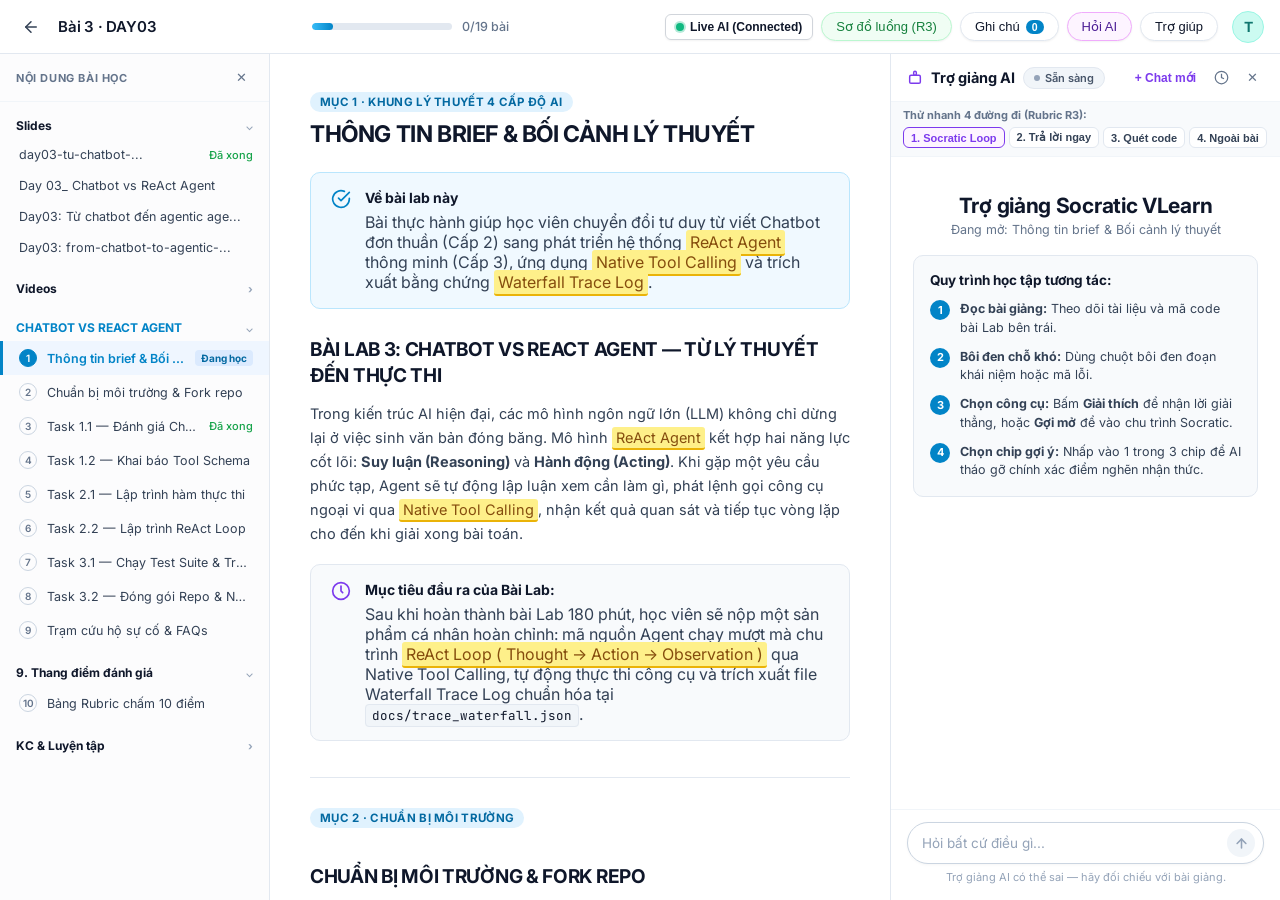
==== commit f5d40f83: "feat(ui): optimize UI design, remove emoji clutter, and modernize Socratic AI cards" ====
--- a/codebase/index.html
+++ b/codebase/index.html
@@ -30,20 +30,20 @@
 
     <div class="topbar-right">
       <button id="btn-toggle-ai-engine" class="topbar-btn btn-ai-engine" title="Cấu hình AI Engine (Live Gemini vs Mock)">
-        <span class="ai-status-dot mock" id="ai-engine-dot"></span>
-        <span id="ai-engine-label">⚡ Mock Mode</span>
+        <span class="ai-status-dot live" id="ai-engine-dot"></span>
+        <span id="ai-engine-label">Live AI</span>
       </button>
       <button id="btn-show-flow" class="topbar-btn btn-ai-flow" title="Sơ đồ chấm điểm Hackathon">
-        <span class="sparkle-icon">🗺️</span> Sơ đồ 4 đường trải nghiệm
+        Sơ đồ luồng (R3)
       </button>
       <button id="btn-toggle-notes" class="topbar-btn" title="Mở sổ ghi chú cá nhân">
-        <span>📒</span> Sổ ghi chú & Highlight <span id="notes-badge" class="notes-count">0</span>
+        Ghi chú <span id="notes-badge" class="notes-count">0</span>
       </button>
       <button class="topbar-btn btn-ask-ai" id="btn-topbar-ask-ai">
-        <span class="sparkle-icon">✨</span> Đặt câu hỏi với AI
+        Hỏi AI
       </button>
       <button class="topbar-btn btn-request">
-        <span>✋</span> Gửi yêu cầu
+        Trợ giúp
       </button>
       <div class="user-avatar" title="Trần Chí Vĩ (2A202602968)">
         <span>T</span>
@@ -70,20 +70,16 @@
           </div>
           <ul class="lesson-list">
             <li class="lesson-item completed">
-              <span class="item-icon">📑</span>
               <span class="item-text" title="day03-tu-chatbot-den-agentic">day03-tu-chatbot-...</span>
-              <span class="badge-done">✓ Đã xong</span>
+              <span class="badge-done">Đã xong</span>
             </li>
             <li class="lesson-item">
-              <span class="item-icon">📑</span>
               <span class="item-text" title="Day 03_ Chatbot vs ReAct Agent">Day 03_ Chatbot vs ReAct Agent</span>
             </li>
             <li class="lesson-item">
-              <span class="item-icon">📑</span>
               <span class="item-text" title="Day03: Từ chatbot đến agentic age...">Day03: Từ chatbot đến agentic age...</span>
             </li>
             <li class="lesson-item">
-              <span class="item-icon">📑</span>
               <span class="item-text" title="Day03: from-chatbot-to-agentic-...">Day03: from-chatbot-to-agentic-...</span>
             </li>
           </ul>
@@ -100,48 +96,47 @@
         <!-- Section: CHATBOT VS REACT AGENT (ACTIVE LAB) -->
         <div class="sidebar-group">
           <div class="group-header active-group">
-            <span class="group-icon">🧪</span>
             <span class="group-title">CHATBOT VS REACT AGENT</span>
             <span class="chevron">⌵</span>
           </div>
           <ul class="lesson-list">
             <li class="lesson-item active-lesson" data-scroll="#sec-brief" style="cursor: pointer;">
               <span class="step-num">1</span>
-              <span class="item-text">📋 THÔNG TIN BRIEF &...</span>
+              <span class="item-text">Thông tin brief & Bối cảnh</span>
               <span class="badge-current">Đang học</span>
             </li>
             <li class="lesson-item" data-scroll="#sec-env" style="cursor: pointer;">
               <span class="step-num">2</span>
-              <span class="item-text">CHUẨN BỊ MÔI TRƯỜNG & FORK RE...</span>
+              <span class="item-text">Chuẩn bị môi trường & Fork repo</span>
             </li>
             <li class="lesson-item completed" data-scroll="#sec-task-1-1" style="cursor: pointer;">
               <span class="step-num">3</span>
-              <span class="item-text">TASK 1.1 — ĐÁNH GIÁ...</span>
-              <span class="badge-done">✓ Đã xong</span>
+              <span class="item-text">Task 1.1 — Đánh giá Chatbot</span>
+              <span class="badge-done">Đã xong</span>
             </li>
             <li class="lesson-item" data-scroll="#sec-task-1-2" style="cursor: pointer;">
               <span class="step-num">4</span>
-              <span class="item-text">TASK 1.2 — KHAI BÁO TOOL SCHEM...</span>
+              <span class="item-text">Task 1.2 — Khai báo Tool Schema</span>
             </li>
             <li class="lesson-item" data-scroll="#sec-task-2-1" style="cursor: pointer;">
               <span class="step-num">5</span>
-              <span class="item-text">TASK 2.1 — LẬP TRÌNH HÀM THỰC T...</span>
+              <span class="item-text">Task 2.1 — Lập trình hàm thực thi</span>
             </li>
             <li class="lesson-item" data-scroll="#sec-task-2-2" style="cursor: pointer;">
               <span class="step-num">6</span>
-              <span class="item-text">TASK 2.2 — LẬP TRÌNH REACT LOO...</span>
+              <span class="item-text">Task 2.2 — Lập trình ReAct Loop</span>
             </li>
             <li class="lesson-item" data-scroll="#sec-task-3-1" style="cursor: pointer;">
               <span class="step-num">7</span>
-              <span class="item-text">TASK 3.1 — CHẠY TEST SUITE & TR...</span>
+              <span class="item-text">Task 3.1 — Chạy Test Suite & Trace</span>
             </li>
             <li class="lesson-item" data-scroll="#sec-task-3-2" style="cursor: pointer;">
               <span class="step-num">8</span>
-              <span class="item-text">TASK 3.2 — ĐÓNG GÓI REPO CÁ NH...</span>
+              <span class="item-text">Task 3.2 — Đóng gói Repo & Nộp bài</span>
             </li>
             <li class="lesson-item" data-scroll="#sec-faqs" style="cursor: pointer;">
               <span class="step-num">9</span>
-              <span class="item-text">🚨 TRẠM CỨU HỘ SỰ CỐ & FAQS</span>
+              <span class="item-text">Trạm cứu hộ sự cố & FAQs</span>
             </li>
           </ul>
         </div>
@@ -149,8 +144,7 @@
         <!-- Section: Scoring -->
         <div class="sidebar-group">
           <div class="group-header" data-scroll="#sec-scoring" style="cursor: pointer;">
-            <span class="group-icon">💯</span>
-            <span class="group-title">9. THANG ĐIỂM ĐÁNH GIÁ</span>
+            <span class="group-title">9. Thang điểm đánh giá</span>
             <span class="chevron">⌵</span>
           </div>
           <ul class="lesson-list">
@@ -177,7 +171,7 @@
         <!-- 1. BRIEF & THEORY -->
         <section id="sec-brief">
           <div class="task-badge-pill">Mục 1 · Khung lý thuyết 4 cấp độ AI</div>
-          <h1 class="main-title">📋 THÔNG TIN BRIEF & BỐI CẢNH LÝ THUYẾT</h1>
+          <h1 class="main-title">THÔNG TIN BRIEF & BỐI CẢNH LÝ THUYẾT</h1>
 
           <!-- Callout Box 1: Về bài lab này -->
           <div class="callout-card callout-info">
@@ -196,14 +190,16 @@
           </div>
 
           <!-- Heading 2: BÀI LAB 3 -->
-          <h2 class="section-title">🎓 BÀI LAB 3: CHATBOT VS REACT AGENT — TỪ LÝ THUYẾT ĐẾN THỰC THI</h2>
+          <h2 class="section-title">BÀI LAB 3: CHATBOT VS REACT AGENT — TỪ LÝ THUYẾT ĐẾN THỰC THI</h2>
           <p class="content-paragraph">
             Trong kiến trúc AI hiện đại, các mô hình ngôn ngữ lớn (LLM) không chỉ dừng lại ở việc sinh văn bản đóng băng. Mô hình <mark class="demo-target" data-keyword="react agent">ReAct Agent</mark> kết hợp hai năng lực cốt lõi: <strong>Suy luận (Reasoning)</strong> và <strong>Hành động (Acting)</strong>. Khi gặp một yêu cầu phức tạp, Agent sẽ tự động lập luận xem cần làm gì, phát lệnh gọi công cụ ngoại vi qua <mark class="demo-target" data-keyword="native tool calling">Native Tool Calling</mark>, nhận kết quả quan sát và tiếp tục vòng lặp cho đến khi giải xong bài toán.
           </p>
 
           <!-- Callout Box 2: Mục tiêu đầu ra -->
           <div class="callout-card callout-target">
-            <div class="callout-icon">💡</div>
+            <div class="callout-icon">
+              <svg width="20" height="20" viewBox="0 0 24 24" fill="none" stroke="#7c3aed" stroke-width="2" stroke-linecap="round" stroke-linejoin="round"><circle cx="12" cy="12" r="10"></circle><polyline points="12 6 12 12 14 14"></polyline></svg>
+            </div>
             <div class="callout-body">
               <div class="callout-title">Mục tiêu đầu ra của Bài Lab:</div>
               <p>
@@ -220,14 +216,14 @@
         <!-- 2. ENVIRONMENT & STARTER REPOS -->
         <section id="sec-env">
           <div class="task-badge-pill">Mục 2 · Chuẩn bị môi trường</div>
-          <h2 class="section-title">📦 CHUẨN BỊ MÔI TRƯỜNG & FORK REPO</h2>
+          <h2 class="section-title">CHUẨN BỊ MÔI TRƯỜNG & FORK REPO</h2>
           <p class="content-paragraph">
             Trước khi bắt đầu code, học viên phải Fork repository chính thức của lớp học về tài khoản GitHub cá nhân để lưu vết lịch sử làm bài và phục vụ chấm điểm tự động.
           </p>
 
           <ul class="styled-list">
-            <li><strong>☀️ Lớp Sáng (K4A):</strong> <code>VinUni-AI20k/K4A-Day03-Lab-Chatbot-vs-ReAct-Agent</code></li>
-            <li><strong>🌙 Lớp Chiều (K4B):</strong> <code>VinUni-AI20k/K4B-Day03-Lab-Chatbot-vs-ReAct-Agent</code></li>
+            <li><strong>Ca sáng (K4A):</strong> <code>VinUni-AI20k/K4A-Day03-Lab-Chatbot-vs-ReAct-Agent</code></li>
+            <li><strong>Ca chiều (K4B):</strong> <code>VinUni-AI20k/K4B-Day03-Lab-Chatbot-vs-ReAct-Agent</code></li>
             <li><strong>Link nguồn Starter Repos:</strong>
               <div class="sub-links">
                 <div>Lớp Sáng (K4A): <mark class="demo-target" data-keyword="https">https</mark>://github.com/VinUni-AI20k/K4A-Day03-Lab-Chatbot-vs-ReAct-Agent</div>
@@ -238,7 +234,9 @@
           </ul>
 
           <div class="callout-card callout-warning">
-            <div class="callout-icon">🔒</div>
+            <div class="callout-icon">
+              <svg width="20" height="20" viewBox="0 0 24 24" fill="none" stroke="#d97706" stroke-width="2" stroke-linecap="round" stroke-linejoin="round"><rect x="3" y="11" width="18" height="11" rx="2" ry="2"></rect><path d="M7 11V7a5 5 0 0 1 10 0v4"></path></svg>
+            </div>
             <div class="callout-body">
               <div class="callout-title">Quy tắc bảo mật API Key (HAX G2)</div>
               <p>
@@ -253,7 +251,7 @@
         <!-- 3. TASK 1.1 -->
         <section id="sec-task-1-1">
           <div class="task-badge-pill">Mục 3 · Task 1.1 (20 phút)</div>
-          <h2 class="section-title">🧪 TASK 1.1 — ĐÁNH GIÁ CHATBOT THÔNG THƯỜNG (CẤP 2)</h2>
+          <h2 class="section-title">TASK 1.1 — ĐÁNH GIÁ CHATBOT THÔNG THƯỜNG (CẤP 2)</h2>
           <p class="content-paragraph">
             Trong bài tập này, bạn sẽ chạy thử nghiệm một Chatbot tiêu chuẩn và quan sát các hạn chế cố hữu: hiện tượng ảo giác (Hallucination), tri thức đóng băng tại thời điểm huấn luyện (Knowledge Cutoff), và sự bất lực khi cần tính toán số học chính xác hay tra cứu dữ liệu thời gian thực.
           </p>
@@ -283,7 +281,7 @@
         <!-- 4. TASK 1.2 -->
         <section id="sec-task-1-2">
           <div class="task-badge-pill">Mục 4 · Task 1.2 (30 phút)</div>
-          <h2 class="section-title">🛠️ TASK 1.2 — KHAI BÁO TOOL SCHEMA (JSON SCHEMA)</h2>
+          <h2 class="section-title">TASK 1.2 — KHAI BÁO TOOL SCHEMA (JSON SCHEMA)</h2>
           <p class="content-paragraph">
             Để LLM hiểu được các công cụ nó có quyền sử dụng, ta phải khai báo danh sách <mark class="demo-target" data-keyword="tool schema">Tool Schema</mark> tuân thủ định dạng <strong>JSON Schema</strong> chuẩn. Mỗi công cụ cần có: <code>name</code>, <code>description</code> rõ ràng mục đích, và <code>input_schema</code> quy định kiểu dữ liệu các tham số.
           </p>
@@ -325,7 +323,7 @@
         <!-- 5. TASK 2.1 -->
         <section id="sec-task-2-1">
           <div class="task-badge-pill">Mục 5 · Task 2.1 (40 phút)</div>
-          <h2 class="section-title">🐍 TASK 2.1 — LẬP TRÌNH HÀM THỰC THI TOOL (PYTHON)</h2>
+          <h2 class="section-title">TASK 2.1 — LẬP TRÌNH HÀM THỰC THI TOOL (PYTHON)</h2>
           <p class="content-paragraph">
             Khi model phát lệnh gọi tool, ứng dụng Python cần ánh xạ từ tên hàm (<code>tool_name</code>) sang hàm thực tế trong hệ điều hành, đồng thời bọc trong khối <code>try...except</code> để áp dụng cơ chế <mark class="demo-target" data-keyword="self-healing">Self-healing loop</mark> nếu có lỗi xảy ra.
           </p>
@@ -355,7 +353,7 @@
         <!-- 6. TASK 2.2 -->
         <section id="sec-task-2-2">
           <div class="task-badge-pill">Mục 6 · Task 2.2 (50 phút)</div>
-          <h2 class="section-title">🔄 TASK 2.2 — LẬP TRÌNH REACT LOOP VÀ ĐIỀU KIỆN DỪNG</h2>
+          <h2 class="section-title">TASK 2.2 — LẬP TRÌNH REACT LOOP VÀ ĐIỀU KIỆN DỪNG</h2>
           <p class="content-paragraph">
             Đây là linh hồn của toàn bộ bài Lab 3. Vòng lặp <mark class="demo-target" data-keyword="thought action observation">ReAct Loop</mark> chạy tuần tự qua 3 trạng thái:
           </p>
@@ -366,7 +364,9 @@
           </ul>
 
           <div class="callout-card callout-target">
-            <div class="callout-icon">🛑</div>
+            <div class="callout-icon">
+              <svg width="20" height="20" viewBox="0 0 24 24" fill="none" stroke="#ef4444" stroke-width="2" stroke-linecap="round" stroke-linejoin="round"><circle cx="12" cy="12" r="10"></circle><line x1="12" y1="8" x2="12" y2="12"></line><line x1="12" y1="16" x2="12.01" y2="16"></line></svg>
+            </div>
             <div class="callout-body">
               <div class="callout-title">Thiết lập điều kiện dừng (Stop Condition)</div>
               <p>
@@ -379,43 +379,40 @@
           <div class="code-block-wrapper">
             <div class="code-block-header">
               <span>src/react_agent.py</span>
-              <span class="code-tag">Core ReAct Loop Implementation</span>
-            </div>
-            <pre class="code-snippet"><code>def run_react_agent(user_query: str, max_iterations: int = 5):
-    messages = [{"role": "user", "content": user_query}]
+              <span class="code-tag">Core While Loop & Safeguard</span>
+            </div>
+            <pre class="code-snippet"><code>def run_react_loop(user_prompt: str, max_iterations: int = 5) -> str:
+    messages = [{"role": "user", "content": user_prompt}]
     iteration = 0
 
     while iteration < max_iterations:
         iteration += 1
         response = client.messages.create(
-            model=ANTHROPIC_MODEL,
+            model="claude-3-5-sonnet-20241022",
             max_tokens=1024,
-            temperature=0.0, # Nhiệt độ 0.0 để output tất định
             tools=TOOLS,
             messages=messages
         )
 
-        if response.stop_reason == "end_turn":
-            # Model đã suy luận xong và trả lời người dùng
+        # Nếu model không gọi tool nữa -> Kết thúc và trả về câu trả lời
+        if response.stop_reason != "tool_use":
             return response.content[0].text
 
-        if response.stop_reason == "tool_use":
-            # Model yêu cầu gọi tool: Trích xuất tên tool và tham số
-            tool_call = [b for b in response.content if b.type == "tool_use"][0]
-            obs = execute_tool(tool_call.name, tool_call.input)
-            
-            # Gửi tiếp Observation vào chuỗi hội thoại
-            messages.append({"role": "assistant", "content": response.content})
-            messages.append({
-                "role": "user",
-                "content": [{
-                    "type": "tool_result",
-                    "tool_use_id": tool_call.id,
-                    "content": str(obs)
-                }]
-            })
-
-    return "Đã đạt ngưỡng 5 bước suy luận tối đa mà chưa hoàn tất."</code></pre>
+        # Bóc tách lệnh gọi Tool và thực thi
+        for block in response.content:
+            if block.type == "tool_use":
+                result = execute_tool(block.name, block.input)
+                messages.append({"role": "assistant", "content": response.content})
+                messages.append({
+                    "role": "user",
+                    "content": [{
+                        "type": "tool_result",
+                        "tool_use_id": block.id,
+                        "content": result
+                    }]
+                })
+
+    return "Đã đạt giới hạn tối đa số bước lặp (max_iterations)!"</code></pre>
           </div>
         </section>
 
@@ -424,7 +421,7 @@
         <!-- 7. TASK 3.1 -->
         <section id="sec-task-3-1">
           <div class="task-badge-pill">Mục 7 · Task 3.1 (30 phút)</div>
-          <h2 class="section-title">📊 TASK 3.1 — CHẠY TEST SUITE & XUẤT WATERFALL TRACE LOG</h2>
+          <h2 class="section-title">TASK 3.1 — CHẠY TEST SUITE & XUẤT WATERFALL TRACE LOG</h2>
           <p class="content-paragraph">
             Bài nộp của bạn sẽ được chấm điểm dựa trên file bằng chứng vết thực thi <mark class="demo-target" data-keyword="waterfall trace log">Waterfall Trace Log</mark>. Script tự động sẽ chạy 10 câu hỏi test suite và ghi lại từng mili-giây độ trễ của mô hình vào file <mark class="demo-target" data-keyword="trace_waterfall.json">docs/trace_waterfall.json</mark>.
           </p>
@@ -456,7 +453,7 @@
         <!-- 8. TASK 3.2 -->
         <section id="sec-task-3-2">
           <div class="task-badge-pill">Mục 8 · Task 3.2 (10 phút)</div>
-          <h2 class="section-title">📦 TASK 3.2 — ĐÓNG GÓI REPO CÁ NHÂN VÀ NỘP BÀI</h2>
+          <h2 class="section-title">TASK 3.2 — ĐÓNG GÓI REPO CÁ NHÂN VÀ NỘP BÀI</h2>
           <p class="content-paragraph">
             Trước khi ấn nút nộp bài trên VLearn, học viên cần kiểm tra kỹ:
           </p>
@@ -473,18 +470,18 @@
         <!-- 9. FAQS & TROUBLESHOOTING -->
         <section id="sec-faqs">
           <div class="task-badge-pill">Mục 9 · Trạm cứu hộ sự cố</div>
-          <h2 class="section-title">🚨 TRẠM CỨU HỘ SỰ CỐ & FAQS (4 LỚP CHỖ KHÓ THỰC TẾ)</h2>
+          <h2 class="section-title">TRẠM CỨU HỘ SỰ CỐ & FAQS (4 LỚP CHỖ KHÓ THỰC TẾ)</h2>
           <p class="content-paragraph">
             Trong quá trình thực hành, học viên thường gặp các sự cố runtime hoặc nhầm lẫn giữa phạm vi học thuật và vận hành:
           </p>
 
-          <h3 class="subsection-title">⚠️ Sự cố 1: Tràn bộ nhớ GPU khi load model cục bộ</h3>
+          <h3 class="subsection-title">Sự cố 1: Tràn bộ nhớ GPU khi load model cục bộ</h3>
           <div class="error-block-wrapper">
             <div class="error-block-header">RuntimeError: GPU OutOfMemory</div>
             <pre class="error-snippet"><code><mark class="demo-target" data-keyword="cuda out of memory">torch.cuda.OutOfMemoryError: CUDA out of memory. Tried to allocate 2.40 GiB (GPU 0; 14.75 GiB total capacity)</mark></code></pre>
           </div>
 
-          <h3 class="subsection-title">⚠️ Sự cố 2: Vượt hạn ngạch gọi API Anthropic (Rate Limit)</h3>
+          <h3 class="subsection-title">Sự cố 2: Vượt hạn ngạch gọi API Anthropic (Rate Limit)</h3>
           <div class="error-block-wrapper">
             <div class="error-block-header">anthropic.RateLimitError: 429 Too Many Requests</div>
             <pre class="error-snippet"><code><mark class="demo-target" data-keyword="ratelimit">anthropic.RateLimitError: Error code: 429 - {'type': 'error', 'error': {'type': 'rate_limit_error', 'message': 'Number of request tokens has exceeded your per-minute rate limit.'}}</mark></code></pre>
@@ -510,7 +507,7 @@
         <!-- 10. SCORING RUBRIC -->
         <section id="sec-scoring">
           <div class="task-badge-pill">Mục 10 · Thang điểm chấm</div>
-          <h2 class="section-title">💯 9. THANG ĐIỂM ĐÁNH GIÁ (RUBRIC 10 ĐIỂM)</h2>
+          <h2 class="section-title">9. THANG ĐIỂM ĐÁNH GIÁ (RUBRIC 10 ĐIỂM)</h2>
           <p class="content-paragraph">
             Bài Lab 3 được chấm điểm tự động kết hợp phúc tra của Giảng viên / Lab Coach theo thang điểm 10 như sau:
           </p>
@@ -554,19 +551,19 @@
         <div class="floating-caret" id="floating-caret"></div>
         <div class="tooltip-actions">
           <button id="btn-action-explain" class="btn-tool-v2 btn-explain" data-action="explain" title="Trả lời thẳng khái niệm này">
-            <span class="btn-icon">💡</span>
+            <svg width="13" height="13" viewBox="0 0 24 24" fill="none" stroke="currentColor" stroke-width="2"><path d="M2 3h6a4 4 0 0 1 4 4v14a3 3 0 0 0-3-3H2z"></path><path d="M22 3h-6a4 4 0 0 0-4 4v14a3 3 0 0 1 3-3h7z"></path></svg>
             <span class="btn-label">Giải thích</span>
-            <span class="action-tag tag-direct">trả lời ngay</span>
+            <span class="action-tag tag-direct">trực tiếp</span>
           </button>
           <button id="btn-action-socratic" class="btn-tool-v2 btn-socratic" data-action="socratic" title="Kích hoạt luồng gợi mở tư duy Socratic">
-            <span class="btn-icon">🔍</span>
+            <svg width="13" height="13" viewBox="0 0 24 24" fill="none" stroke="currentColor" stroke-width="2"><circle cx="12" cy="12" r="10"></circle><path d="M9.09 9a3 3 0 0 1 5.83 1c0 2-3 3-3 3"></path><line x1="12" y1="17" x2="12.01" y2="17"></line></svg>
             <span class="btn-label">Gợi mở</span>
             <span class="action-tag tag-socratic">Socratic</span>
           </button>
           <button id="btn-action-example" class="btn-tool-v2 btn-example" data-action="example" title="Xem ngay ví dụ minh họa">
-            <span class="btn-icon">📌</span>
+            <svg width="13" height="13" viewBox="0 0 24 24" fill="none" stroke="currentColor" stroke-width="2"><polyline points="16 18 22 12 16 6"></polyline><polyline points="8 6 2 12 8 18"></polyline></svg>
             <span class="btn-label">Ví dụ</span>
-            <span class="action-tag tag-direct">trả lời ngay</span>
+            <span class="action-tag tag-direct">minh họa</span>
           </button>
         </div>
       </div>
@@ -574,12 +571,12 @@
 
     <!-- 3. RIGHT SIDEBAR: TRỢ GIẢNG AI (Chuẩn VLearn Prototype v2) -->
     <aside class="vlearn-ai-sidebar" id="sidebar-right">
-      <!-- Header Trợ giảng AI với State Badge (😴 Sẵn sàng / ⚙️ Đang phân tích / 🔍 Socratic / ✅ Đã trả lời) -->
+      <!-- Header Trợ giảng AI với State Badge (Sẵn sàng / Đang xử lý / Socratic / Đã phản hồi) -->
       <div class="ai-header">
         <div class="ai-header-left">
-          <span class="ai-sparkle">✨</span>
+          <svg class="ai-header-icon" width="16" height="16" viewBox="0 0 24 24" fill="none" stroke="#7c3aed" stroke-width="2.2"><path d="M12 2a2 2 0 0 1 2 2v2a2 2 0 0 1-2 2 2 2 0 0 1-2-2V4a2 2 0 0 1 2-2z"></path><rect x="4" y="8" width="16" height="12" rx="2"></rect><line x1="9" y1="13" x2="9.01" y2="13"></line><line x1="15" y1="13" x2="15.01" y2="13"></line></svg>
           <span class="ai-title">Trợ giảng AI</span>
-          <span id="state-badge" class="state-pill state-ready">😴 Sẵn sàng</span>
+          <span id="state-badge" class="state-pill state-ready"><span class="pill-dot"></span> Sẵn sàng</span>
         </div>
         <div class="ai-header-right">
           <button id="btn-new-chat" class="ai-icon-btn btn-new-chat-text" title="Bắt đầu hội thoại mới">+ Chat mới</button>
@@ -592,7 +589,6 @@
 
       <!-- Context Bar (Xuất hiện phía trên chat khi bôi đen theo spec v2) -->
       <div id="context-bar" class="context-bar" style="display: none;">
-        <span class="context-pin">📌</span>
         <span class="context-label">Đang chọn:</span>
         <span id="context-text" class="context-text">“...”</span>
         <button id="btn-clear-context" class="btn-clear-ctx" title="Hủy ngữ cảnh này">✕</button>
@@ -602,11 +598,11 @@
       <div class="quick-demo-bar">
         <span class="quick-title">Thử nhanh 4 đường đi (Rubric R3):</span>
         <div class="quick-tabs">
-          <button class="q-tab active" data-flow="happy" title="BƯỚC 3B: Bôi đen ReAct Agent -> Socratic Card 3 chips">🟢 1. Socratic Loop</button>
-          <button class="q-tab" data-flow="direct" title="BƯỚC 3A: Bôi đen -> Trả lời trực tiếp">💡 2. Trả lời ngay</button>
-          <button class="q-tab" data-flow="code" title="Quét mã code T10503">💻 3. Quét code</button>
-          <button class="q-tab" data-flow="failure" title="Điểm danh / Ngoài thẩm quyền">🔴 4. Ngoài bài</button>
-          <button class="q-tab" data-flow="bypass" title="Bypass HAX G8">⚡ 5. Bypass</button>
+          <button class="q-tab active" data-flow="happy" title="BƯỚC 3B: Bôi đen ReAct Agent -> Socratic Card 3 chips">1. Socratic Loop</button>
+          <button class="q-tab" data-flow="direct" title="BƯỚC 3A: Bôi đen -> Trả lời trực tiếp">2. Trả lời ngay</button>
+          <button class="q-tab" data-flow="code" title="Quét mã code T10503">3. Quét code</button>
+          <button class="q-tab" data-flow="failure" title="Điểm danh / Ngoài thẩm quyền">4. Ngoài bài</button>
+          <button class="q-tab" data-flow="bypass" title="Bypass HAX G8">5. Bypass G8</button>
         </div>
       </div>
 
@@ -614,26 +610,26 @@
       <div class="ai-chat-body" id="chat-messages">
         <!-- Initial Empty State (Chuẩn Spec v2: Hướng dẫn 4 bước sử dụng) -->
         <div class="ai-empty-state" id="ai-empty-state">
-          <h2 class="empty-greeting">Tối nay học gì đây VĨ?</h2>
-          <p class="empty-sub">Đang mở: 📋 THÔNG TIN BRIEF & BỐI CẢNH LÝ THUYẾT</p>
+          <h2 class="empty-greeting">Trợ giảng Socratic VLearn</h2>
+          <p class="empty-sub">Đang mở: Thông tin brief & Bối cảnh lý thuyết</p>
           
           <div class="guide-steps-card">
-            <div class="guide-title">🚀 Hướng dẫn 4 bước học tập thông minh:</div>
+            <div class="guide-title">Quy trình học tập tương tác:</div>
             <div class="step-item">
               <span class="step-badge">1</span>
-              <div><strong>Đọc bài giảng:</strong> Theo dõi tài liệu và code bài Lab bên trái.</div>
+              <div><strong>Đọc bài giảng:</strong> Theo dõi tài liệu và mã code bài Lab bên trái.</div>
             </div>
             <div class="step-item">
               <span class="step-badge">2</span>
-              <div><strong>Bôi đen chỗ khó:</strong> Dùng chuột bôi đen đoạn khái niệm/mã lỗi.</div>
+              <div><strong>Bôi đen chỗ khó:</strong> Dùng chuột bôi đen đoạn khái niệm hoặc mã lỗi.</div>
             </div>
             <div class="step-item">
               <span class="step-badge">3</span>
-              <div><strong>Chọn công cụ:</strong> Bấm <strong>💡 Giải thích</strong> để nhận câu trả lời thẳng, hoặc <strong>🔍 Gợi mở</strong> để vào luồng Socratic.</div>
+              <div><strong>Chọn công cụ:</strong> Bấm <strong>Giải thích</strong> để nhận lời giải thẳng, hoặc <strong>Gợi mở</strong> để vào chu trình Socratic.</div>
             </div>
             <div class="step-item">
               <span class="step-badge">4</span>
-              <div><strong>Click chip lựa chọn:</strong> Chọn 1 trong 3 chip gợi ý để AI giải thích trúng đích điểm kẹt!</div>
+              <div><strong>Chọn chip gợi ý:</strong> Nhấp vào 1 trong 3 chip để AI tháo gỡ chính xác điểm nghẽn nhận thức.</div>
             </div>
           </div>
         </div>
@@ -658,7 +654,7 @@
   <div id="note-modal" class="modal-overlay" style="display: none;">
     <div class="modal-card modal-note-card">
       <div class="modal-header">
-        <h3>📝 Thêm Ghi Chú Cá Nhân</h3>
+        <h3>Thêm Ghi Chú Cá Nhân</h3>
         <button id="btn-close-note-modal" class="btn-close">&times;</button>
       </div>
       <div class="modal-body">
@@ -668,7 +664,7 @@
       </div>
       <div class="modal-footer">
         <button id="btn-cancel-note" class="btn-secondary">Hủy</button>
-        <button id="btn-save-note" class="btn-primary">💾 Lưu vào Sổ Ghi Chú</button>
+        <button id="btn-save-note" class="btn-primary">Lưu ghi chú</button>
       </div>
     </div>
   </div>
@@ -676,7 +672,7 @@
   <!-- NOTES DRAWER (Sổ Ghi Chú & Highlight) -->
   <div id="notes-drawer" class="notes-drawer" style="display: none;">
     <div class="drawer-header">
-      <div class="drawer-title">📒 Sổ Ghi Chú & Đoạn Đã Highlight (<span id="drawer-notes-count">0</span>)</div>
+      <div class="drawer-title">Sổ Ghi Chú & Highlight (<span id="drawer-notes-count">0</span>)</div>
       <button id="btn-close-drawer" class="btn-close">&times;</button>
     </div>
     <div class="drawer-body" id="notes-list-container">
@@ -688,39 +684,41 @@
   <div id="flow-modal" class="modal-overlay" style="display: none;">
     <div class="modal-card">
       <div class="modal-header">
-        <h3>🗺️ Sơ đồ 4 đường đi trải nghiệm (Chuẩn Rubric R3 & CP2)</h3>
+        <h3>Sơ đồ 4 đường đi trải nghiệm (Rubric R3)</h3>
         <button id="btn-close-modal" class="btn-close">&times;</button>
       </div>
       <div class="modal-body">
         <div class="flow-steps-grid">
           <div class="flow-card flow-happy">
-            <div class="flow-badge">🟢 Đường 1: Happy Path</div>
+            <div class="flow-badge">Đường 1: Happy Path</div>
             <h4>Bôi đen khái niệm chuẩn</h4>
             <p>Học viên bôi đen <code>ReAct Agent</code> → Bấm hỏi AI → AI nhận diện câu mẫu → Đưa ra câu hỏi gợi mở + 2 lựa chọn A/B → Trả lời đúng chỗ kẹt + trích dẫn <code>[Trang 14]</code> + Cho phép lưu ngay vào Note cá nhân.</p>
           </div>
           <div class="flow-card flow-lowconf">
-            <div class="flow-badge">🟡 Đường 2: Low-confidence (HAX G10)</div>
+            <div class="flow-badge">Đường 2: Low-confidence (HAX G10)</div>
             <h4>Bôi thiếu / Mơ hồ</h4>
             <p>Học viên bôi nhầm link <code>https</code> hoặc từ tắt → AI không xả lý thuyết dài mà hỏi thu hẹp phạm vi để xác nhận ngữ cảnh.</p>
           </div>
           <div class="flow-card flow-code">
-            <div class="flow-badge">💻 Đường 3: Quét mã code (T10503)</div>
+            <div class="flow-badge">Đường 3: Quét mã code (T10503)</div>
             <h4>Bôi đen đoạn mã API</h4>
             <p>Bôi đen <code>call_anthropic</code> → AI gợi mở tham số <code>temperature</code> vs bảo mật API Key trong Colab thay vì xả 1.065 ký tự lý thuyết Python.</p>
           </div>
           <div class="flow-card flow-failure">
-            <div class="flow-badge">🔴 Đường 4: Từ chối / Ngoài thẩm quyền</div>
+            <div class="flow-badge">Đường 4: Ngoài thẩm quyền</div>
             <h4>Điểm danh / Ngoài bài</h4>
             <p>Hỏi về quét mã QR điểm danh → AI từ chối đúng mực, giải thích Form độc lập với MyVinUni, hướng dẫn báo Lab Coach phòng E403.</p>
           </div>
         </div>
       </div>
     </div>
+  </div>
+
   <!-- AI SETTINGS & TRACE LOG MODAL (CP3 & Rubric R5) -->
   <div id="ai-engine-modal" class="modal-overlay" style="display: none;">
     <div class="modal-card ai-settings-card">
       <div class="modal-header">
-        <h3>⚙️ Cấu hình AI Socratic Engine (Live vs Mock)</h3>
+        <h3>Cấu hình AI Socratic Engine</h3>
         <button id="btn-close-ai-modal" class="btn-close">&times;</button>
       </div>
       <div class="modal-body">
@@ -731,10 +729,9 @@
               <input type="radio" name="ai_mode_choice" value="mock" checked id="radio-mode-mock">
               <div class="mode-card-content">
                 <div class="mode-card-header">
-                  <span class="mode-icon">⚡</span>
-                  <strong>Offline Mock (Dự phòng Pitching)</strong>
+                  <strong>Offline Mock (Dự phòng)</strong>
                 </div>
-                <p class="mode-desc">Phản hồi 0ms từ bộ tri thức Day 03 chuẩn bị sẵn. Cực kỳ an toàn khi mạng yếu.</p>
+                <p class="mode-desc">Phản hồi tức thì từ bộ tri thức Day 03 chuẩn bị sẵn. Hoạt động offline khi không có kết nối.</p>
               </div>
             </label>
 
@@ -742,10 +739,9 @@
               <input type="radio" name="ai_mode_choice" value="gemini" id="radio-mode-gemini">
               <div class="mode-card-content">
                 <div class="mode-card-header">
-                  <span class="mode-icon">🤖</span>
-                  <strong>Live Gemini AI (Gọi API thật - CP3)</strong>
+                  <strong>Live Gemini AI (Gemini 3.1 Flash)</strong>
                 </div>
-                <p class="mode-desc">Gọi Google Gemini 1.5 Flash sinh động câu hỏi Socratic và 3 chip theo đúng bối cảnh đoạn bôi đen.</p>
+                <p class="mode-desc">Gọi Google Gemini Live API sinh động câu hỏi Socratic và 3 chip theo đúng bối cảnh đoạn bôi đen.</p>
               </div>
             </label>
           </div>
@@ -755,25 +751,25 @@
           <label class="config-title" for="input-gemini-key">Google Gemini API Key (Bảo mật Client-side):</label>
           <div class="key-input-row">
             <input type="password" id="input-gemini-key" class="key-input" placeholder="Dán Gemini API Key (AIzaSy...)" autocomplete="off">
-            <button id="btn-toggle-key-view" class="btn-key-action" title="Hiện/ẩn key">👁️</button>
+            <button id="btn-toggle-key-view" class="btn-key-action" title="Hiện/ẩn key">Hiện/Ẩn</button>
             <button id="btn-test-key" class="btn-key-action btn-test-conn">Kiểm tra kết nối</button>
           </div>
           <div id="key-test-status" class="key-status-msg"></div>
-          <p class="config-note">🔒 <em>Key chỉ lưu an toàn trong <code>localStorage</code> trình duyệt của bạn, không bao giờ gửi ra server ngoài hay commit lên Git.</em></p>
+          <p class="config-note"><em>Key chỉ lưu an toàn trong <code>localStorage</code> trình duyệt của bạn, không bao giờ gửi ra ngoài hay commit lên Git.</em></p>
         </div>
 
         <div class="ai-config-group">
           <div class="trace-group-header">
             <label class="config-title">Vết thực thi AI gần nhất (Trace Log - Rubric R5 & HAX G2):</label>
-            <button id="btn-export-trace" class="btn-export-log">📥 Tải trace_waterfall.json</button>
+            <button id="btn-export-trace" class="btn-export-log">Xuất trace_waterfall.json</button>
           </div>
           <pre id="trace-viewer-box" class="trace-code-box">// Chưa có lượt gọi AI nào trong phiên làm việc này.
-// Hãy bôi đen một đoạn text và bấm [🔍 Gợi mở] để ghi nhận trace log.</pre>
+// Hãy bôi đen một đoạn text và bấm [Gợi mở] để ghi nhận trace log.</pre>
         </div>
       </div>
       <div class="modal-footer">
         <button id="btn-cancel-ai-config" class="btn-modal-cancel">Hủy</button>
-        <button id="btn-save-ai-config" class="btn-modal-save">✓ Lưu & Kích hoạt</button>
+        <button id="btn-save-ai-config" class="btn-modal-save">Lưu & Kích hoạt</button>
       </div>
     </div>
   </div>
--- a/codebase/style.css
+++ b/codebase/style.css
@@ -777,20 +777,32 @@
 
 .state-pill {
   font-size: 11px;
-  font-weight: 700;
-  padding: 3px 9px;
+  font-weight: 600;
+  padding: 3px 10px;
   border-radius: var(--radius-pill);
   border: 1px solid transparent;
   display: inline-flex;
   align-items: center;
-  gap: 4px;
+  gap: 5px;
   transition: all 0.2s ease;
+}
+
+.state-pill::before {
+  content: '';
+  width: 6px;
+  height: 6px;
+  border-radius: 50%;
+  display: inline-block;
+  flex-shrink: 0;
 }
 
 .state-ready {
   background-color: #f1f5f9;
   color: #475569;
   border-color: #e2e8f0;
+}
+.state-ready::before {
+  background-color: #94a3b8;
 }
 
 .state-analyzing {
@@ -799,17 +811,27 @@
   border-color: #fde047;
   animation: pulseState 1.5s infinite;
 }
+.state-analyzing::before {
+  background-color: #eab308;
+  box-shadow: 0 0 5px #eab308;
+}
 
 .state-socratic {
   background-color: #f3e8ff;
   color: #7e22ce;
   border-color: #d8b4fe;
 }
+.state-socratic::before {
+  background-color: #a855f7;
+}
 
 .state-answered {
   background-color: #dcfce7;
   color: #15803d;
   border-color: #86efac;
+}
+.state-answered::before {
+  background-color: #22c55e;
 }
 
 @keyframes pulseState {
@@ -1036,17 +1058,21 @@
   display: flex;
   align-items: center;
   justify-content: center;
-  font-size: 14px;
+  font-size: 11px;
+  font-weight: 700;
+  color: #7c3aed;
   flex-shrink: 0;
-  background-color: #f3e8ff;
-  border: 1px solid #e9d5ff;
+  background-color: #f5f3ff;
+  border: 1px solid #ddd6fe;
+  letter-spacing: -0.2px;
 }
 
 .user-avatar-msg {
-  background-color: #ccfbf1;
-  color: #0f766e;
-  font-weight: 700;
-  font-size: 12px;
+  background-color: #f0fdf4;
+  color: #166534;
+  border-color: #bbf7d0;
+  font-weight: 700;
+  font-size: 11px;
 }
 
 .msg-bubble {
@@ -1296,6 +1322,132 @@
 
 .btn-resolve-done:hover {
   background-color: #15803d;
+}
+
+.btn-still-confused {
+  background-color: #f5f3ff;
+  color: #7c3aed;
+  border: 1px solid #ddd6fe;
+  padding: 7px 14px;
+  border-radius: var(--radius-sm);
+  font-size: 12px;
+  font-weight: 600;
+  cursor: pointer;
+  margin-top: 6px;
+  transition: all 0.15s ease;
+}
+
+.btn-still-confused:hover {
+  background-color: #ede9fe;
+  border-color: #c4b5fd;
+  transform: translateY(-1px);
+}
+
+/* Deep Resolve Card v2 (Multi-turn Socratic Vòng 2) */
+.deep-resolve-card-v2 {
+  border-left: 3px solid #7c3aed;
+  background: #faf5ff;
+  border-radius: 8px;
+  padding: 12px 14px;
+  margin-top: 4px;
+}
+
+.deep-resolve-header {
+  display: flex;
+  justify-content: space-between;
+  align-items: center;
+  font-size: 11.5px;
+  font-weight: 700;
+  color: #7c3aed;
+  text-transform: uppercase;
+  letter-spacing: 0.3px;
+  margin-bottom: 8px;
+}
+
+.deep-resolve-badge {
+  font-size: 11px;
+  background: #ede9fe;
+  color: #6d28d9;
+  padding: 2px 8px;
+  border-radius: 12px;
+  font-weight: 600;
+  border: 1px solid #ddd6fe;
+}
+
+.deep-resolve-content {
+  font-size: 13px;
+  line-height: 1.6;
+  color: #1e1b4b;
+  margin-bottom: 10px;
+}
+
+.deep-analogy-box {
+  background: #ffffff;
+  border: 1px solid #e9d5ff;
+  border-radius: 6px;
+  padding: 10px 12px;
+  margin-bottom: 8px;
+  font-size: 12.5px;
+  line-height: 1.55;
+  color: #581c87;
+}
+
+.deep-analogy-title {
+  font-weight: 700;
+  color: #6b21a8;
+  margin-bottom: 4px;
+  display: flex;
+  align-items: center;
+  gap: 4px;
+}
+
+.deep-action-box {
+  background: #f8fafc;
+  border: 1px solid #e2e8f0;
+  border-radius: 6px;
+  padding: 8px 12px;
+  font-size: 12px;
+  font-family: ui-monospace, SFMono-Regular, Menlo, Monaco, Consolas, monospace;
+  color: #1e293b;
+  margin-bottom: 10px;
+}
+
+.deep-action-title {
+  font-weight: 700;
+  color: #475569;
+  margin-bottom: 4px;
+}
+
+.btn-deep-done {
+  background-color: #7c3aed;
+  color: white;
+  border: none;
+  padding: 7px 16px;
+  border-radius: var(--radius-sm);
+  font-size: 12px;
+  font-weight: 600;
+  cursor: pointer;
+  transition: background-color 0.15s;
+}
+
+.btn-deep-done:hover {
+  background-color: #6d28d9;
+}
+
+.btn-save-deep-note {
+  background-color: #f1f5f9;
+  color: #475569;
+  border: 1px solid #cbd5e1;
+  padding: 7px 14px;
+  border-radius: var(--radius-sm);
+  font-size: 12px;
+  font-weight: 500;
+  cursor: pointer;
+  transition: background-color 0.15s;
+}
+
+.btn-save-deep-note:hover {
+  background-color: #e2e8f0;
 }
 
 .analyzing-container {
